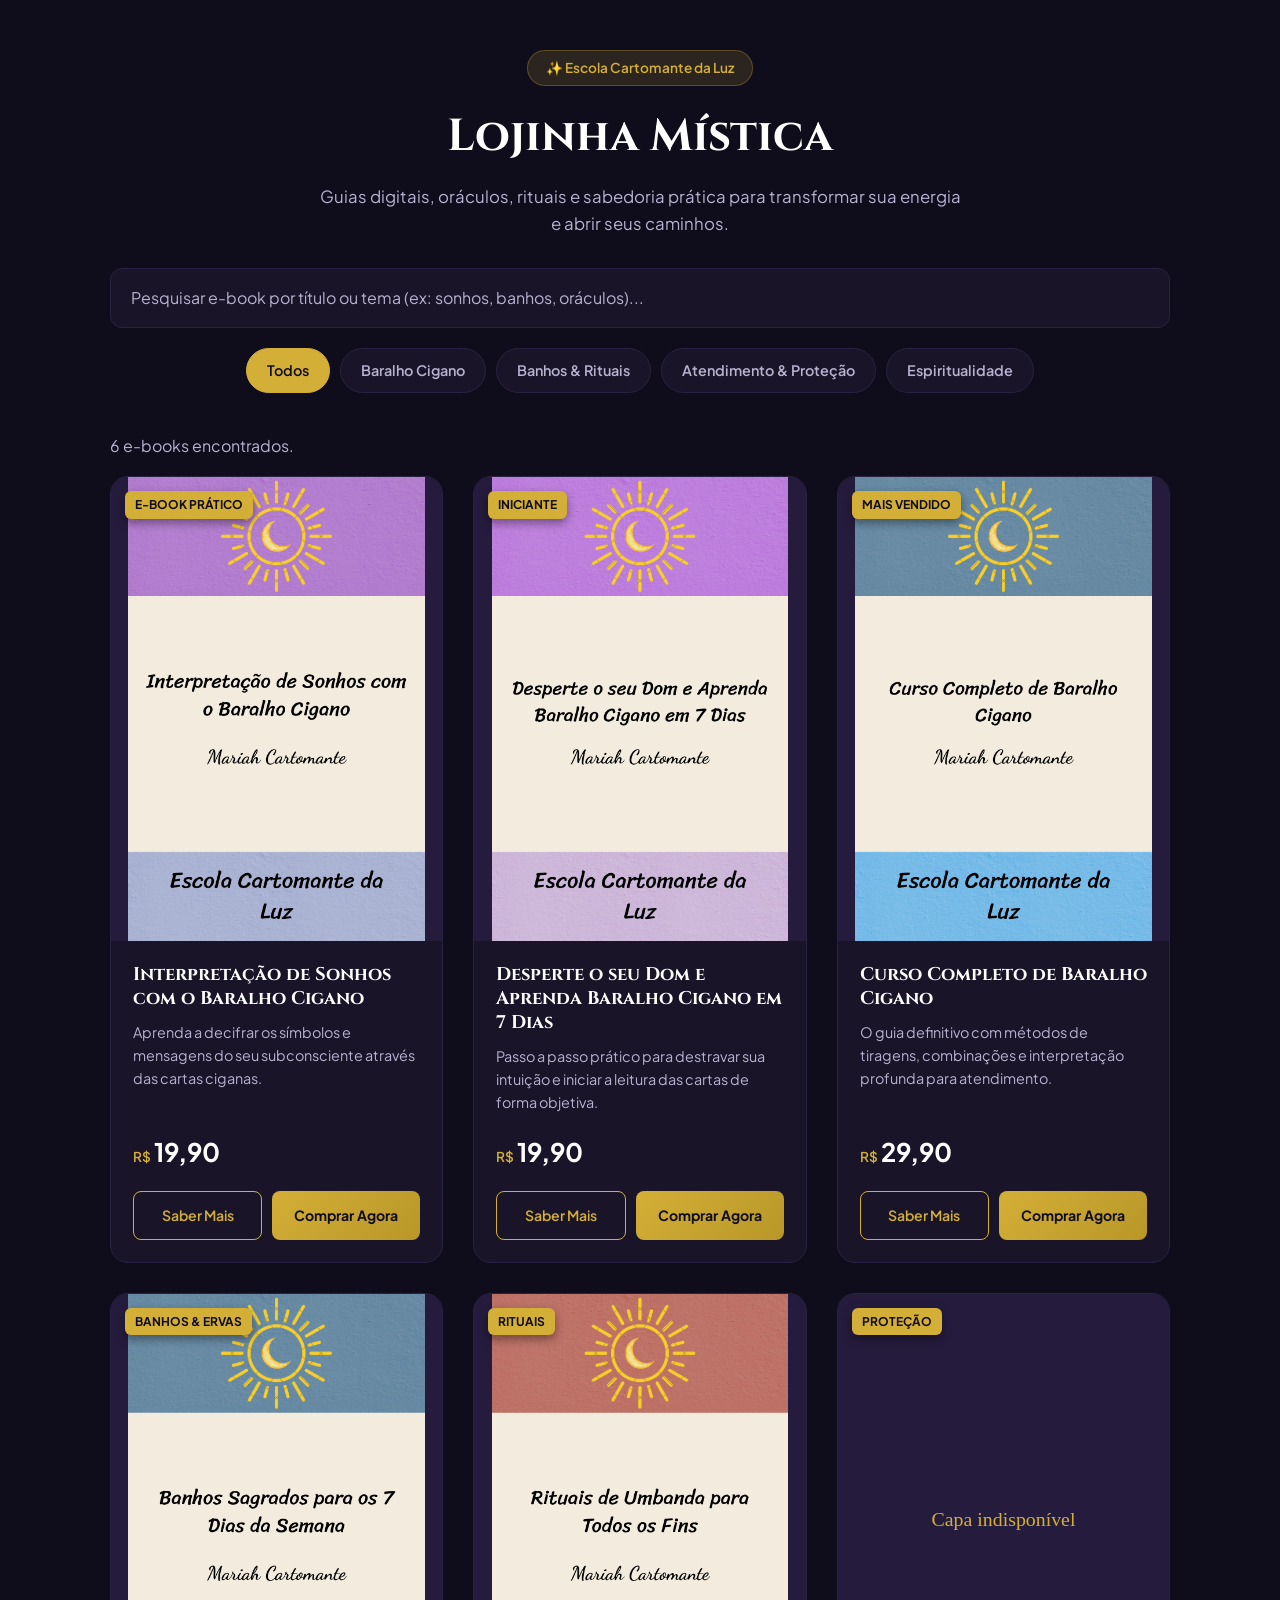
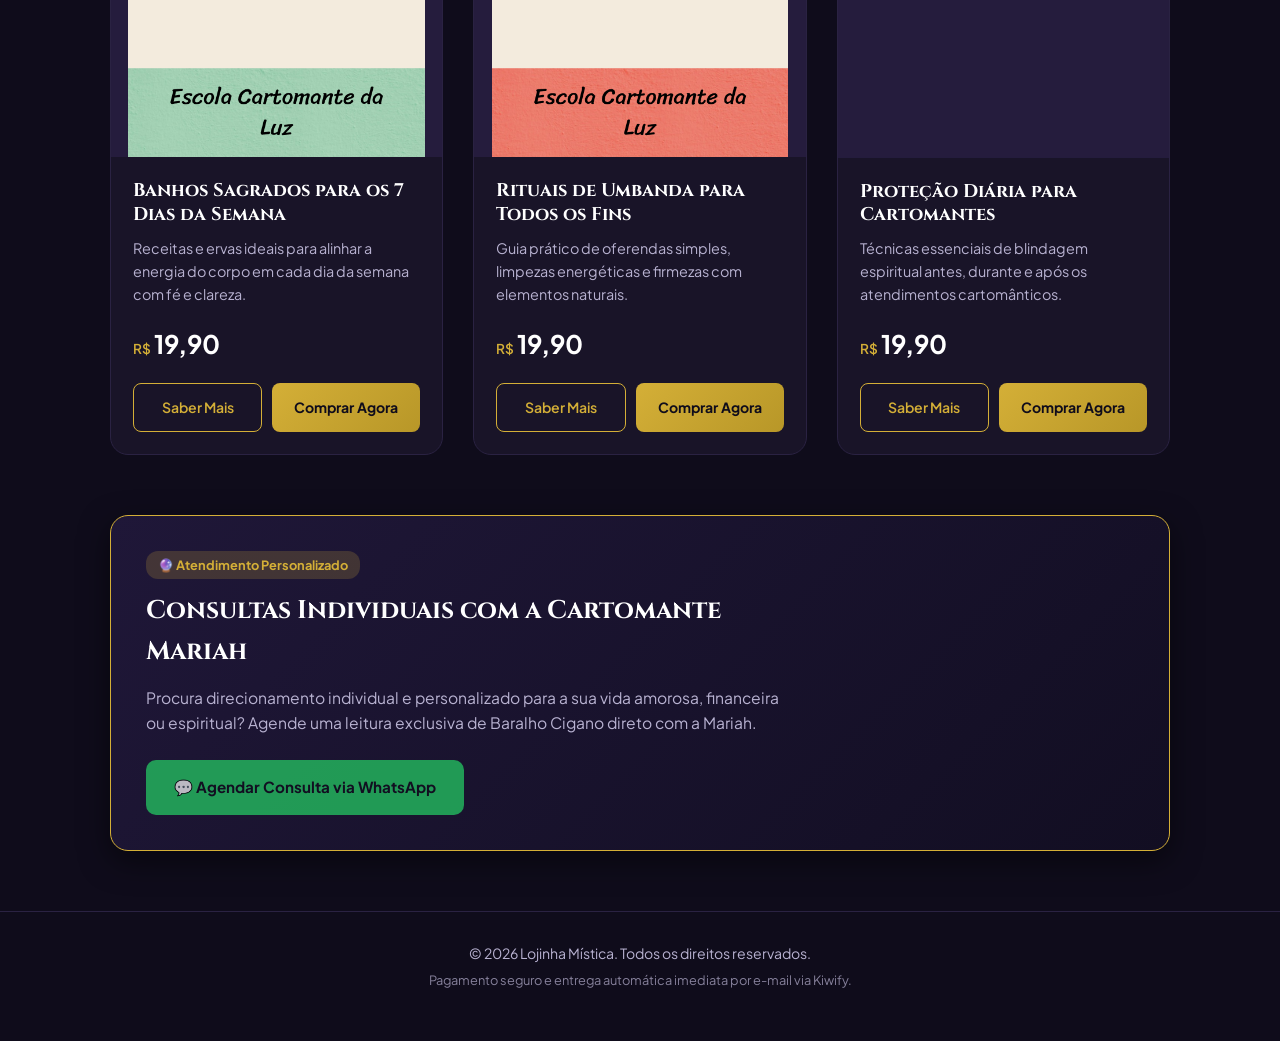
==== index.html @ af29f64d "Adicionando capas dos e-books e estruturando a vitrine da Lojinha Mística" ====
<!DOCTYPE html>
<html lang="pt-BR">
<head>
    <meta charset="UTF-8">
    <meta name="viewport" content="width=device-width, initial-scale=1.0">
    <title>Lojinha Mística | E-books, Guias & Sabedoria Espiritual</title>
    <meta name="description" content="Conheça os e-books de Baralho Cigano, banhos, rituais e espiritualidade da Escola Cartomante da Luz e as consultas com Mariah Cartomante.">
    <script src="script.js" defer></script>
    <!-- Fontes do Google -->
    <link rel="preconnect" href="https://fonts.googleapis.com">
    <link rel="preconnect" href="https://fonts.gstatic.com" crossorigin>
    <link href="https://fonts.googleapis.com/css2?family=Cinzel:wght@600;700&family=Plus+Jakarta+Sans:wght@400;500;600;700&display=swap" rel="stylesheet">
    <link rel="stylesheet" href="style.css">
</head>
<body>
    <a class="skip-link" href="#catalogo">Pular para os produtos</a>

    <!-- Cabeçalho -->
    <header class="header">
        <div class="container">
            <span class="badge">✨ Escola Cartomante da Luz</span>
            <h1>Lojinha Mística</h1>
            <p>Guias digitais, oráculos, rituais e sabedoria prática para transformar sua energia e abrir seus caminhos.</p>
        </div>
    </header>

    <!-- Barra de Pesquisa e Filtros -->
    <section class="controls-section" aria-label="Busca e filtros de e-books">
        <div class="container">
            <div class="search-box">
                <label for="searchInput" class="sr-only">Pesquisar e-book por título ou tema</label>
                <input type="search" id="searchInput" aria-controls="productsGrid" placeholder="Pesquisar e-book por título ou tema (ex: sonhos, banhos, oráculos)...">
            </div>
            <div class="filter-buttons" role="group" aria-label="Filtrar por categoria">
                <button type="button" aria-pressed="true" class="filter-btn active" data-category="todos">Todos</button>
                <button type="button" aria-pressed="false" class="filter-btn" data-category="baralho">Baralho Cigano</button>
                <button type="button" aria-pressed="false" class="filter-btn" data-category="banhos">Banhos & Rituais</button>
                <button type="button" aria-pressed="false" class="filter-btn" data-category="atendimento">Atendimento & Proteção</button>
                <button type="button" aria-pressed="false" class="filter-btn" data-category="espiritualidade">Espiritualidade</button>
            </div>
        </div>
    </section>

    <!-- Vitrine de Produtos -->
    <main class="container" id="catalogo" tabindex="-1">
        <h2 class="sr-only" id="catalogo-title">E-books disponíveis</h2>
        <p id="resultsCount" class="results-count" role="status" aria-live="polite" aria-atomic="true">6 e-books disponíveis.</p>
        <noscript><p>Ative o JavaScript para usar busca, filtros, detalhes e links de compra e contato.</p></noscript>
        <section class="products-grid" id="productsGrid" aria-labelledby="catalogo-title">

            <!-- E-book 1: Interpretação de Sonhos -->
            <article class="product-card" data-category="baralho espiritualidade" data-title="interpretação de sonhos com o baralho cigano">
                <div class="card-cover">
                    <img src="imagens/Interpretação de Sonhos com o Baralho Cigano.png" alt="Capa E-book Interpretação de Sonhos com o Baralho Cigano" loading="lazy" decoding="async" width="300" height="420" onerror="this.onerror=null; this.src='data:image/svg+xml,%3Csvg xmlns=%22http://www.w3.org/2000/svg%22 viewBox=%220 0 300 420%22%3E%3Crect width=%22300%22 height=%22420%22 fill=%22%23251c3d%22/%3E%3Ctext x=%22150%22 y=%22210%22 text-anchor=%22middle%22 fill=%22%23d4af37%22 font-size=%2218%22%3ECapa indispon%C3%ADvel%3C/text%3E%3C/svg%3E';">
                    <span class="tag">E-book Prático</span>
                </div>
                <div class="card-body">
                    <h3>Interpretação de Sonhos com o Baralho Cigano</h3>
                    <p>Aprenda a decifrar os símbolos e mensagens do seu subconsciente através das cartas ciganas.</p>
                    <div class="price-box">
                        <span class="currency">R$</span>
                        <span class="value">19,90</span>
                    </div>
                    <div class="card-actions">
                        <button type="button" class="btn-preview" data-modal="modal-sonhos" aria-haspopup="dialog" aria-controls="modal-sonhos">Saber Mais</button>
                        <!-- CONFIGURAR KIWIFY: substituir o href SEU_LINK_AQUI ou preencher a chave sonhos em CHECKOUT_URLS no script.js. -->
                        <a data-checkout="sonhos" href="https://pay.kiwify.com.br/SEU_LINK_AQUI" target="_blank" rel="noopener noreferrer" class="btn-buy">Comprar Agora</a>
                    </div>
                </div>
            </article>

            <!-- E-book 2: Aprenda Baralho Cigano em 7 Dias -->
            <article class="product-card" data-category="baralho" data-title="desperte o seu dom e aprenda baralho cigano em 7 dias">
                <div class="card-cover">
                    <img src="imagens/Desperte o seu Dom e Aprenda Baralho Cigano em 7 Dias.png" alt="Capa E-book Desperte o seu Dom e Aprenda Baralho Cigano em 7 Dias" loading="lazy" decoding="async" width="300" height="420" onerror="this.onerror=null; this.src='data:image/svg+xml,%3Csvg xmlns=%22http://www.w3.org/2000/svg%22 viewBox=%220 0 300 420%22%3E%3Crect width=%22300%22 height=%22420%22 fill=%22%23251c3d%22/%3E%3Ctext x=%22150%22 y=%22210%22 text-anchor=%22middle%22 fill=%22%23d4af37%22 font-size=%2218%22%3ECapa indispon%C3%ADvel%3C/text%3E%3C/svg%3E';">
                    <span class="tag">Iniciante</span>
                </div>
                <div class="card-body">
                    <h3>Desperte o seu Dom e Aprenda Baralho Cigano em 7 Dias</h3>
                    <p>Passo a passo prático para destravar sua intuição e iniciar a leitura das cartas de forma objetiva.</p>
                    <div class="price-box">
                        <span class="currency">R$</span>
                        <span class="value">19,90</span>
                    </div>
                    <div class="card-actions">
                        <button type="button" class="btn-preview" data-modal="modal-baralho-7dias" aria-haspopup="dialog" aria-controls="modal-baralho-7dias">Saber Mais</button>
                        <!-- CONFIGURAR KIWIFY: substituir o href SEU_LINK_AQUI ou preencher a chave baralho-7dias em CHECKOUT_URLS no script.js. -->
                        <a data-checkout="baralho-7dias" href="https://pay.kiwify.com.br/SEU_LINK_AQUI" target="_blank" rel="noopener noreferrer" class="btn-buy">Comprar Agora</a>
                    </div>
                </div>
            </article>

            <!-- E-book 3: Curso Completo de Baralho Cigano -->
            <article class="product-card" data-category="baralho" data-title="curso completo de baralho cigano">
                <div class="card-cover">
                    <img src="imagens/Curso Completo de Baralho Cigano.png" alt="Capa E-book Curso Completo de Baralho Cigano" loading="lazy" decoding="async" width="300" height="420" onerror="this.onerror=null; this.src='data:image/svg+xml,%3Csvg xmlns=%22http://www.w3.org/2000/svg%22 viewBox=%220 0 300 420%22%3E%3Crect width=%22300%22 height=%22420%22 fill=%22%23251c3d%22/%3E%3Ctext x=%22150%22 y=%22210%22 text-anchor=%22middle%22 fill=%22%23d4af37%22 font-size=%2218%22%3ECapa indispon%C3%ADvel%3C/text%3E%3C/svg%3E';">
                    <span class="tag">Mais Vendido</span>
                </div>
                <div class="card-body">
                    <h3>Curso Completo de Baralho Cigano</h3>
                    <p>O guia definitivo com métodos de tiragens, combinações e interpretação profunda para atendimento.</p>
                    <div class="price-box">
                        <span class="currency">R$</span>
                        <span class="value">29,90</span>
                    </div>
                    <div class="card-actions">
                        <button type="button" class="btn-preview" data-modal="modal-curso-baralho" aria-haspopup="dialog" aria-controls="modal-curso-baralho">Saber Mais</button>
                        <!-- CONFIGURAR KIWIFY: substituir o href SEU_LINK_AQUI ou preencher a chave curso-baralho em CHECKOUT_URLS no script.js. -->
                        <a data-checkout="curso-baralho" href="https://pay.kiwify.com.br/SEU_LINK_AQUI" target="_blank" rel="noopener noreferrer" class="btn-buy">Comprar Agora</a>
                    </div>
                </div>
            </article>

            <!-- E-book 4: Banhos Sagrados para os 7 Dias da Semana -->
            <article class="product-card" data-category="banhos" data-title="banhos sagrados para os 7 dias da semana">
                <div class="card-cover">
                    <img src="imagens/Banhos Sagrados para os 7 Dias da Semana.png" alt="Capa E-book Banhos Sagrados para os 7 Dias da Semana" loading="lazy" decoding="async" width="300" height="420" onerror="this.onerror=null; this.src='data:image/svg+xml,%3Csvg xmlns=%22http://www.w3.org/2000/svg%22 viewBox=%220 0 300 420%22%3E%3Crect width=%22300%22 height=%22420%22 fill=%22%23251c3d%22/%3E%3Ctext x=%22150%22 y=%22210%22 text-anchor=%22middle%22 fill=%22%23d4af37%22 font-size=%2218%22%3ECapa indispon%C3%ADvel%3C/text%3E%3C/svg%3E';">
                    <span class="tag">Banhos & Ervas</span>
                </div>
                <div class="card-body">
                    <h3>Banhos Sagrados para os 7 Dias da Semana</h3>
                    <p>Receitas e ervas ideais para alinhar a energia do corpo em cada dia da semana com fé e clareza.</p>
                    <div class="price-box">
                        <span class="currency">R$</span>
                        <span class="value">19,90</span>
                    </div>
                    <div class="card-actions">
                        <button type="button" class="btn-preview" data-modal="modal-banhos-7dias" aria-haspopup="dialog" aria-controls="modal-banhos-7dias">Saber Mais</button>
                        <!-- CONFIGURAR KIWIFY: substituir o href SEU_LINK_AQUI ou preencher a chave banhos-7dias em CHECKOUT_URLS no script.js. -->
                        <a data-checkout="banhos-7dias" href="https://pay.kiwify.com.br/SEU_LINK_AQUI" target="_blank" rel="noopener noreferrer" class="btn-buy">Comprar Agora</a>
                    </div>
                </div>
            </article>

            <!-- E-book 5: Rituais de Umbanda para Todos os Fins -->
            <article class="product-card" data-category="banhos espiritualidade" data-title="rituais de umbanda para todos os fins">
                <div class="card-cover">
                    <img src="imagens/Rituais de Umbanda para Todos os Fins.png" alt="Capa E-book Rituais de Umbanda para Todos os Fins" loading="lazy" decoding="async" width="300" height="420" onerror="this.onerror=null; this.src='data:image/svg+xml,%3Csvg xmlns=%22http://www.w3.org/2000/svg%22 viewBox=%220 0 300 420%22%3E%3Crect width=%22300%22 height=%22420%22 fill=%22%23251c3d%22/%3E%3Ctext x=%22150%22 y=%22210%22 text-anchor=%22middle%22 fill=%22%23d4af37%22 font-size=%2218%22%3ECapa indispon%C3%ADvel%3C/text%3E%3C/svg%3E';">
                    <span class="tag">Rituais</span>
                </div>
                <div class="card-body">
                    <h3>Rituais de Umbanda para Todos os Fins</h3>
                    <p>Guia prático de oferendas simples, limpezas energéticas e firmezas com elementos naturais.</p>
                    <div class="price-box">
                        <span class="currency">R$</span>
                        <span class="value">19,90</span>
                    </div>
                    <div class="card-actions">
                        <button type="button" class="btn-preview" data-modal="modal-rituais-umbanda" aria-haspopup="dialog" aria-controls="modal-rituais-umbanda">Saber Mais</button>
                        <!-- CONFIGURAR KIWIFY: substituir o href SEU_LINK_AQUI ou preencher a chave rituais-umbanda em CHECKOUT_URLS no script.js. -->
                        <a data-checkout="rituais-umbanda" href="https://pay.kiwify.com.br/SEU_LINK_AQUI" target="_blank" rel="noopener noreferrer" class="btn-buy">Comprar Agora</a>
                    </div>
                </div>
            </article>

            <!-- E-book 6: Proteção Diária para Cartomantes -->
            <article class="product-card" data-category="atendimento" data-title="proteção diária para cartomantes">
                <div class="card-cover">
                    <!-- TODO CAPA: inserir a imagem de Proteção Diária quando estiver disponível. -->
                    <img src="data:image/svg+xml,%3Csvg xmlns=%22http://www.w3.org/2000/svg%22 viewBox=%220 0 300 420%22%3E%3Crect width=%22300%22 height=%22420%22 fill=%22%23251c3d%22/%3E%3Ctext x=%22150%22 y=%22210%22 text-anchor=%22middle%22 fill=%22%23d4af37%22 font-size=%2218%22%3ECapa indispon%C3%ADvel%3C/text%3E%3C/svg%3E" alt="Capa E-book Proteção Diária para Cartomantes" loading="lazy" decoding="async" width="300" height="420" onerror="this.onerror=null; this.src='data:image/svg+xml,%3Csvg xmlns=%22http://www.w3.org/2000/svg%22 viewBox=%220 0 300 420%22%3E%3Crect width=%22300%22 height=%22420%22 fill=%22%23251c3d%22/%3E%3Ctext x=%22150%22 y=%22210%22 text-anchor=%22middle%22 fill=%22%23d4af37%22 font-size=%2218%22%3ECapa indispon%C3%ADvel%3C/text%3E%3C/svg%3E';">
                    <span class="tag">Proteção</span>
                </div>
                <div class="card-body">
                    <h3>Proteção Diária para Cartomantes</h3>
                    <p>Técnicas essenciais de blindagem espiritual antes, durante e após os atendimentos cartomânticos.</p>
                    <div class="price-box">
                        <span class="currency">R$</span>
                        <span class="value">19,90</span>
                    </div>
                    <div class="card-actions">
                        <button type="button" class="btn-preview" data-modal="modal-protecao-diaria" aria-haspopup="dialog" aria-controls="modal-protecao-diaria">Saber Mais</button>
                        <!-- CONFIGURAR KIWIFY: substituir o href SEU_LINK_AQUI ou preencher a chave protecao-diaria em CHECKOUT_URLS no script.js. -->
                        <a data-checkout="protecao-diaria" href="https://pay.kiwify.com.br/SEU_LINK_AQUI" target="_blank" rel="noopener noreferrer" class="btn-buy">Comprar Agora</a>
                    </div>
                </div>
            </article>

        </section>

        <p id="emptyResults" class="empty-results" hidden>Nenhum e-book encontrado. Tente outro termo ou categoria.</p>

        <!-- Seção de Consultas Personalizadas (Mariah Cartomante) -->
        <section class="consultation-section" aria-labelledby="consultation-title">
            <div class="consultation-card">
                <div class="consultation-info">
                    <span class="badge-consult">🔮 Atendimento Personalizado</span>
                    <h2 id="consultation-title">Consultas Individuais com a Cartomante Mariah</h2>
                    <p>Procura direcionamento individual e personalizado para a sua vida amorosa, financeira ou espiritual? Agende uma leitura exclusiva de Baralho Cigano direto com a Mariah.</p>
                </div>
                <div class="consultation-action">
                    <!-- CONFIGURAR WHATSAPP: preencher WHATSAPP_NUMBER no script.js com país + DDD + número, somente dígitos. -->
                    <a id="whatsappLink" aria-disabled="true" title="Contato em breve" target="_blank" rel="noopener noreferrer" class="btn-whatsapp">
                        💬 Agendar Consulta via WhatsApp
                    </a>
                </div>
            </div>
        </section>
    </main>

    <!-- Rodapé -->
    <footer class="footer">
        <div class="container">
            <p>&copy; 2026 Lojinha Mística. Todos os direitos reservados.</p>
            <p class="sub-footer">Pagamento seguro e entrega automática imediata por e-mail via Kiwify.</p>
        </div>
    </footer>

    <!-- Mini-páginas de vendas: revisar o conteúdo com os PDFs finais antes de publicar. -->
    <dialog id="modal-sonhos" class="modal sales-modal" aria-labelledby="modal-sonhos-title">
        <div class="modal-content">
            <button type="button" class="close-modal" aria-label="Fechar detalhes" autofocus>&times;</button>
            <p class="eyebrow">Interpretação de Sonhos com o Baralho Cigano</p>
            <h2 id="modal-sonhos-title">Transforme os símbolos dos seus sonhos em caminhos de reflexão com as cartas.</h2>
            <section class="modal-section" aria-labelledby="audience-sonhos">
                <h3 id="audience-sonhos">Para quem é este e-book</h3>
                <p>Para quem deseja compreender melhor seus sonhos e para leitoras de Baralho Cigano que querem explorar novas possibilidades de interpretação.</p>
            </section>
            <section class="modal-section" aria-labelledby="benefits-sonhos">
                <h3 id="benefits-sonhos">O que você vai aprender</h3>
                <ul class="benefit-list">
                    <li>Reconheça símbolos e arquétipos recorrentes para observar o que desperta sua atenção em cada sonho.</li>
                    <li>Relacione as imagens dos sonhos aos significados das cartas ciganas e amplie suas interpretações.</li>
                    <li>Explore as mensagens do sonho a partir de seu contexto, sentimentos e experiências pessoais.</li>
                    <li>Use as cartas como apoio à reflexão, sem depender de uma interpretação única para cada símbolo.</li>
                    <li>Consulte o guia em PDF sempre que quiser retomar o estudo de um sonho.</li>
                </ul>
            </section>
            <div class="trust-box">
                <p><strong>Acesso Imediato no E-mail</strong><span>PDF liberado após a confirmação do pagamento.</span></p>
                <p><strong>Garantia Incondicional de 7 Dias</strong><span>Se mudar de ideia, solicite o reembolso pelo link da compra nesse prazo.</span></p>
            </div>
            <p class="sales-price">E-book em PDF · <strong>R$ 19,90</strong></p>
            <!-- KIWIFY: substituir SEU_LINK_AQUI pelo checkout deste produto. CHECKOUT_URLS no script.js também pode centralizar os links. -->
            <a data-checkout="sonhos" href="https://pay.kiwify.com.br/SEU_LINK_AQUI" target="_blank" rel="noopener noreferrer" class="btn-buy sales-cta full-width">Garantir Meu E-book Agora</a>
            <p class="cta-note">Leia no celular, tablet ou computador. Pagamento via Kiwify.</p>
        </div>
    </dialog>

    <dialog id="modal-baralho-7dias" class="modal sales-modal" aria-labelledby="modal-baralho-7dias-title">
        <div class="modal-content">
            <button type="button" class="close-modal" aria-label="Fechar detalhes" autofocus>&times;</button>
            <p class="eyebrow">Desperte o seu Dom e Aprenda Baralho Cigano em 7 Dias</p>
            <h2 id="modal-baralho-7dias-title">Dê seus primeiros passos no Baralho Cigano com uma prática para cada dia.</h2>
            <section class="modal-section" aria-labelledby="audience-baralho-7dias">
                <h3 id="audience-baralho-7dias">Para quem é este e-book</h3>
                <p>Para iniciantes que querem começar a estudar as cartas e para quem já possui um baralho, mas precisa de um roteiro para praticar.</p>
            </section>
            <section class="modal-section" aria-labelledby="benefits-baralho-7dias">
                <h3 id="benefits-baralho-7dias">O que você vai aprender</h3>
                <ul class="benefit-list">
                    <li>Organize seus primeiros estudos com uma sequência de exercícios distribuída em sete dias.</li>
                    <li>Conheça os significados das cartas e construa uma base para as primeiras interpretações.</li>
                    <li>Pratique a observação e a intuição para desenvolver sua conexão com o baralho.</li>
                    <li>Experimente as primeiras tiragens com orientações explicadas passo a passo.</li>
                    <li>Retome os exercícios no seu ritmo: o roteiro orienta a prática, e sua evolução depende da continuidade.</li>
                </ul>
            </section>
            <div class="trust-box">
                <p><strong>Acesso Imediato no E-mail</strong><span>PDF liberado após a confirmação do pagamento.</span></p>
                <p><strong>Garantia Incondicional de 7 Dias</strong><span>Se mudar de ideia, solicite o reembolso pelo link da compra nesse prazo.</span></p>
            </div>
            <p class="sales-price">E-book em PDF · <strong>R$ 19,90</strong></p>
            <!-- KIWIFY: substituir SEU_LINK_AQUI pelo checkout deste produto. CHECKOUT_URLS no script.js também pode centralizar os links. -->
            <a data-checkout="baralho-7dias" href="https://pay.kiwify.com.br/SEU_LINK_AQUI" target="_blank" rel="noopener noreferrer" class="btn-buy sales-cta full-width">Garantir Meu E-book Agora</a>
            <p class="cta-note">Leia no celular, tablet ou computador. Pagamento via Kiwify.</p>
        </div>
    </dialog>

    <dialog id="modal-curso-baralho" class="modal sales-modal" aria-labelledby="modal-curso-baralho-title">
        <div class="modal-content">
            <button type="button" class="close-modal" aria-label="Fechar detalhes" autofocus>&times;</button>
            <p class="eyebrow">Curso Completo de Baralho Cigano</p>
            <h2 id="modal-curso-baralho-title">Aprenda a conectar as 36 cartas e construir leituras com mais clareza.</h2>
            <section class="modal-section" aria-labelledby="audience-curso-baralho">
                <h3 id="audience-curso-baralho">Para quem é este e-book</h3>
                <p>Para iniciantes que buscam uma base organizada e cartomantes que desejam aprofundar combinações, tiragens e a condução de suas consultas.</p>
            </section>
            <section class="modal-section" aria-labelledby="benefits-curso-baralho">
                <h3 id="benefits-curso-baralho">O que você vai aprender</h3>
                <ul class="benefit-list">
                    <li>Estude os significados das 36 cartas para interpretar cada símbolo dentro do contexto da pergunta.</li>
                    <li>Conecte cartas em combinações e perceba como elas complementam uma leitura.</li>
                    <li>Conheça métodos de tiragem para organizar perguntas e desenvolver sua interpretação.</li>
                    <li>Explore leituras sobre relacionamentos e trabalho com atenção ao contexto de cada consulta.</li>
                    <li>Reflita sobre postura ética, comunicação e responsabilidade no atendimento.</li>
                </ul>
            </section>
            <div class="trust-box">
                <p><strong>Acesso Imediato no E-mail</strong><span>PDF liberado após a confirmação do pagamento.</span></p>
                <p><strong>Garantia Incondicional de 7 Dias</strong><span>Se mudar de ideia, solicite o reembolso pelo link da compra nesse prazo.</span></p>
            </div>
            <p class="sales-price">E-book em PDF · <strong>R$ 29,90</strong></p>
            <!-- KIWIFY: substituir SEU_LINK_AQUI pelo checkout deste produto. CHECKOUT_URLS no script.js também pode centralizar os links. -->
            <a data-checkout="curso-baralho" href="https://pay.kiwify.com.br/SEU_LINK_AQUI" target="_blank" rel="noopener noreferrer" class="btn-buy sales-cta full-width">Garantir Meu E-book Agora</a>
            <p class="cta-note">Leia no celular, tablet ou computador. Pagamento via Kiwify.</p>
            <a class="text-link" href="pagina-vendas-template.html">Conhecer a página completa do e-book →</a>
        </div>
    </dialog>

    <dialog id="modal-banhos-7dias" class="modal sales-modal" aria-labelledby="modal-banhos-7dias-title">
        <div class="modal-content">
            <button type="button" class="close-modal" aria-label="Fechar detalhes" autofocus>&times;</button>
            <p class="eyebrow">Banhos Sagrados para os 7 Dias da Semana</p>
            <h2 id="modal-banhos-7dias-title">Crie um momento de cuidado espiritual para cada dia da sua semana.</h2>
            <section class="modal-section" aria-labelledby="audience-banhos-7dias">
                <h3 id="audience-banhos-7dias">Para quem é este e-book</h3>
                <p>Para quem deseja incorporar banhos e ervas à rotina espiritual com orientações de preparo e uma intenção para cada prática.</p>
            </section>
            <section class="modal-section" aria-labelledby="benefits-banhos-7dias">
                <h3 id="benefits-banhos-7dias">O que você vai aprender</h3>
                <ul class="benefit-list">
                    <li>Conheça uma receita de banho para cada dia da semana e organize sua rotina de prática.</li>
                    <li>Identifique as ervas indicadas em cada receita e seu uso dentro da proposta espiritual do guia.</li>
                    <li>Acompanhe as orientações de preparo para realizar os banhos com atenção e cuidado.</li>
                    <li>Associe cada banho a uma intenção e às orações apresentadas no material.</li>
                    <li>Consulte as receitas no celular para planejar seus momentos de recolhimento e autocuidado.</li>
                </ul>
            </section>
            <div class="trust-box">
                <p><strong>Acesso Imediato no E-mail</strong><span>PDF liberado após a confirmação do pagamento.</span></p>
                <p><strong>Garantia Incondicional de 7 Dias</strong><span>Se mudar de ideia, solicite o reembolso pelo link da compra nesse prazo.</span></p>
            </div>
            <p class="sales-price">E-book em PDF · <strong>R$ 19,90</strong></p>
            <!-- KIWIFY: substituir SEU_LINK_AQUI pelo checkout deste produto. CHECKOUT_URLS no script.js também pode centralizar os links. -->
            <a data-checkout="banhos-7dias" href="https://pay.kiwify.com.br/SEU_LINK_AQUI" target="_blank" rel="noopener noreferrer" class="btn-buy sales-cta full-width">Garantir Meu E-book Agora</a>
            <p class="cta-note">Leia no celular, tablet ou computador. Pagamento via Kiwify.</p>
        </div>
    </dialog>

    <dialog id="modal-rituais-umbanda" class="modal sales-modal" aria-labelledby="modal-rituais-umbanda-title">
        <div class="modal-content">
            <button type="button" class="close-modal" aria-label="Fechar detalhes" autofocus>&times;</button>
            <p class="eyebrow">Rituais de Umbanda para Todos os Fins</p>
            <h2 id="modal-rituais-umbanda-title">Conheça práticas de limpeza e proteção para cultivar sua espiritualidade com intenção.</h2>
            <section class="modal-section" aria-labelledby="audience-rituais-umbanda">
                <h3 id="audience-rituais-umbanda">Para quem é este e-book</h3>
                <p>Para praticantes e pessoas interessadas em Umbanda que buscam estudar firmezas, limpezas e elementos de uso espiritual, respeitando sua tradição.</p>
            </section>
            <section class="modal-section" aria-labelledby="benefits-rituais-umbanda">
                <h3 id="benefits-rituais-umbanda">O que você vai aprender</h3>
                <ul class="benefit-list">
                    <li>Conheça firmezas e práticas simples de limpeza espiritual apresentadas no guia.</li>
                    <li>Entenda a participação de velas, copos de água e elementos naturais nas práticas propostas.</li>
                    <li>Explore intenções de proteção para o lar e a família dentro da perspectiva espiritual do material.</li>
                    <li>Estude propostas voltadas à prosperidade sem tratar o ritual como garantia de resultados.</li>
                    <li>Organize sua consulta ao PDF e retome as orientações antes de cada prática.</li>
                </ul>
            </section>
            <div class="trust-box">
                <p><strong>Acesso Imediato no E-mail</strong><span>PDF liberado após a confirmação do pagamento.</span></p>
                <p><strong>Garantia Incondicional de 7 Dias</strong><span>Se mudar de ideia, solicite o reembolso pelo link da compra nesse prazo.</span></p>
            </div>
            <p class="sales-price">E-book em PDF · <strong>R$ 19,90</strong></p>
            <!-- KIWIFY: substituir SEU_LINK_AQUI pelo checkout deste produto. CHECKOUT_URLS no script.js também pode centralizar os links. -->
            <a data-checkout="rituais-umbanda" href="https://pay.kiwify.com.br/SEU_LINK_AQUI" target="_blank" rel="noopener noreferrer" class="btn-buy sales-cta full-width">Garantir Meu E-book Agora</a>
            <p class="cta-note">Leia no celular, tablet ou computador. Pagamento via Kiwify.</p>
        </div>
    </dialog>

    <dialog id="modal-protecao-diaria" class="modal sales-modal" aria-labelledby="modal-protecao-diaria-title">
        <div class="modal-content">
            <button type="button" class="close-modal" aria-label="Fechar detalhes" autofocus>&times;</button>
            <p class="eyebrow">Proteção Diária para Cartomantes</p>
            <h2 id="modal-protecao-diaria-title">Prepare sua rotina de atendimento com mais presença e cuidado espiritual.</h2>
            <section class="modal-section" aria-labelledby="audience-protecao-diaria">
                <h3 id="audience-protecao-diaria">Para quem é este e-book</h3>
                <p>Para cartomantes iniciantes ou experientes que desejam cuidar do espaço de consulta e reservar momentos de preparação e encerramento dos atendimentos.</p>
            </section>
            <section class="modal-section" aria-labelledby="benefits-protecao-diaria">
                <h3 id="benefits-protecao-diaria">O que você vai aprender</h3>
                <ul class="benefit-list">
                    <li>Conheça práticas de preparação espiritual antes de iniciar suas consultas.</li>
                    <li>Reflita sobre como lidar com a carga emocional dos atendimentos e respeitar seus limites.</li>
                    <li>Explore rituais breves de limpeza do espaço para incluir em sua rotina.</li>
                    <li>Use oração e recolhimento como momentos de fortalecimento espiritual.</li>
                    <li>Organize o cuidado antes e depois das consultas com um guia disponível em PDF.</li>
                </ul>
            </section>
            <div class="trust-box">
                <p><strong>Acesso Imediato no E-mail</strong><span>PDF liberado após a confirmação do pagamento.</span></p>
                <p><strong>Garantia Incondicional de 7 Dias</strong><span>Se mudar de ideia, solicite o reembolso pelo link da compra nesse prazo.</span></p>
            </div>
            <p class="sales-price">E-book em PDF · <strong>R$ 19,90</strong></p>
            <!-- KIWIFY: substituir SEU_LINK_AQUI pelo checkout deste produto. CHECKOUT_URLS no script.js também pode centralizar os links. -->
            <a data-checkout="protecao-diaria" href="https://pay.kiwify.com.br/SEU_LINK_AQUI" target="_blank" rel="noopener noreferrer" class="btn-buy sales-cta full-width">Garantir Meu E-book Agora</a>
            <p class="cta-note">Leia no celular, tablet ou computador. Pagamento via Kiwify.</p>
        </div>
    </dialog>
</body>
</html>
---- style.css ----
/* Configurações Gerais */
* {
    margin: 0;
    padding: 0;
    box-sizing: border-box;
}

:root {
    --bg-dark: #0f0c1b;
    --card-bg: #191428;
    --card-border: #2a2242;
    --accent-gold: #d4af37;
    --accent-gold-hover: #b89728;
    --text-light: #ffffff;
    --text-muted: #b8b2d1;
    --whatsapp-green: #25d366;
    --whatsapp-hover: #1ebd56;
}

body {
    font-family: 'Plus Jakarta Sans', sans-serif;
    background-color: var(--bg-dark);
    color: var(--text-light);
    line-height: 1.6;
    padding-bottom: 50px;
}

.container {
    max-width: 1100px;
    margin: 0 auto;
    padding: 0 20px;
}

/* Header */
.header {
    text-align: center;
    padding: 50px 20px 30px;
}

.badge {
    display: inline-block;
    background: rgba(212, 175, 55, 0.15);
    color: var(--accent-gold);
    padding: 6px 18px;
    border-radius: 20px;
    font-size: 0.85rem;
    font-weight: 600;
    margin-bottom: 15px;
    border: 1px solid rgba(212, 175, 55, 0.3);
}

.header h1 {
    font-family: 'Cinzel', serif;
    font-size: 2.8rem;
    color: var(--text-light);
    margin-bottom: 12px;
}

.header p {
    color: var(--text-muted);
    font-size: 1.05rem;
    max-width: 650px;
    margin: 0 auto;
}

/* Controles e Filtros */
.controls-section {
    margin-bottom: 40px;
}

.search-box {
    margin-bottom: 20px;
}

.search-box input {
    width: 100%;
    padding: 16px 20px;
    background-color: var(--card-bg);
    border: 1px solid var(--card-border);
    border-radius: 12px;
    color: var(--text-light);
    font-size: 1rem;
    outline: none;
    transition: border-color 0.3s ease;
}

.search-box input:focus {
    border-color: var(--accent-gold);
}

.filter-buttons {
    display: flex;
    flex-wrap: wrap;
    gap: 10px;
    justify-content: center;
}

.filter-btn {
    background-color: var(--card-bg);
    border: 1px solid var(--card-border);
    color: var(--text-muted);
    padding: 10px 20px;
    border-radius: 25px;
    font-size: 0.9rem;
    font-weight: 600;
    cursor: pointer;
    transition: all 0.3s ease;
}

.filter-btn:hover,
.filter-btn.active {
    background-color: var(--accent-gold);
    color: var(--bg-dark);
    border-color: var(--accent-gold);
}

/* Vitrine de Produtos com Capas */
.products-grid {
    display: grid;
    grid-template-columns: repeat(auto-fill, minmax(min(100%, 280px), 1fr));
    gap: 30px;
    margin-bottom: 60px;
}

.product-card {
    background-color: var(--card-bg);
    border: 1px solid var(--card-border);
    border-radius: 18px;
    overflow: hidden;
    display: flex;
    flex-direction: column;
    justify-content: space-between;
    transition: transform 0.3s ease, border-color 0.3s ease, box-shadow 0.3s ease;
}

.product-card:hover {
    transform: translateY(-6px);
    border-color: var(--accent-gold);
    box-shadow: 0 12px 30px rgba(212, 175, 55, 0.15);
}

.card-cover {
    width: 100%;
    aspect-ratio: 5 / 7;
    position: relative;
    overflow: hidden;
    background-color: #251c3d;
}

.card-cover img {
    width: 100%;
    height: 100%;
    object-fit: contain;
    display: block;
}

.tag {
    position: absolute;
    top: 14px;
    left: 14px;
    background-color: var(--accent-gold);
    color: var(--bg-dark);
    font-size: 0.75rem;
    font-weight: 700;
    padding: 4px 10px;
    border-radius: 6px;
    text-transform: uppercase;
    box-shadow: 0 4px 10px rgba(0, 0, 0, 0.4);
}

.card-body {
    padding: 22px;
    display: flex;
    flex-direction: column;
    flex-grow: 1;
}

.card-body h3 {
    font-family: 'Cinzel', serif;
    font-size: 1.15rem;
    color: var(--text-light);
    margin-bottom: 10px;
    line-height: 1.3;
}

.card-body p {
    font-size: 0.9rem;
    color: var(--text-muted);
    margin-bottom: 18px;
    flex-grow: 1;
}

.price-box {
    margin-bottom: 18px;
}

.currency {
    font-size: 0.85rem;
    color: var(--accent-gold);
    font-weight: 600;
}

.value {
    font-size: 1.6rem;
    color: var(--text-light);
    font-weight: 700;
}

.card-actions {
    display: flex;
    gap: 10px;
}

.btn-preview {
    flex: 1;
    background: transparent;
    border: 1px solid var(--accent-gold);
    color: var(--accent-gold);
    padding: 12px;
    border-radius: 8px;
    font-weight: 600;
    font-size: 0.88rem;
    cursor: pointer;
    transition: all 0.3s ease;
}

.btn-preview:hover {
    background: rgba(212, 175, 55, 0.1);
}

.btn-buy {
    flex: 1.2;
    background: linear-gradient(135deg, var(--accent-gold), var(--accent-gold-hover));
    color: var(--bg-dark);
    text-align: center;
    padding: 12px;
    border-radius: 8px;
    font-weight: 700;
    font-size: 0.88rem;
    text-decoration: none;
    transition: transform 0.2s ease, opacity 0.2s ease;
    display: inline-block;
}

.btn-buy:hover {
    opacity: 0.95;
    transform: scale(1.02);
}

/* Seção de Consultas */
.consultation-section {
    margin: 40px 0;
}

.consultation-card {
    background: linear-gradient(135deg, #1f1738, #120e22);
    border: 1px solid var(--accent-gold);
    border-radius: 18px;
    padding: 35px;
    display: flex;
    flex-wrap: wrap;
    align-items: center;
    justify-content: space-between;
    gap: 25px;
    box-shadow: 0 10px 30px rgba(0, 0, 0, 0.5);
}

.consultation-info {
    max-width: 650px;
}

.badge-consult {
    display: inline-block;
    background: rgba(212, 175, 55, 0.2);
    color: var(--accent-gold);
    font-size: 0.8rem;
    font-weight: 700;
    padding: 4px 12px;
    border-radius: 12px;
    margin-bottom: 12px;
}

.consultation-info h2 {
    font-family: 'Cinzel', serif;
    color: var(--text-light);
    font-size: 1.6rem;
    margin-bottom: 12px;
}

.consultation-info p {
    color: var(--text-muted);
    font-size: 0.98rem;
}

.btn-whatsapp {
    display: inline-block;
    background-color: var(--whatsapp-green);
    color: var(--bg-dark);
    font-weight: 700;
    padding: 15px 28px;
    border-radius: 10px;
    text-decoration: none;
    font-size: 0.95rem;
    transition: background-color 0.3s ease, transform 0.2s ease;
}

.btn-whatsapp:hover {
    background-color: var(--whatsapp-hover);
    transform: scale(1.03);
}

/* Modais */
.modal {
    margin: auto;
    padding: 0;
    width: min(500px, calc(100% - 32px));
    max-height: calc(100dvh - 32px);
    overflow: auto;
    border: 0;
    border-radius: 18px;
    background: var(--card-bg);
    color: var(--text-light);
}

.modal::backdrop {
    background: rgba(0, 0, 0, 0.8);
    backdrop-filter: blur(5px);
}

.modal-content {
    background-color: var(--card-bg);
    border: 1px solid var(--accent-gold);
    border-radius: 18px;
    padding: 35px;
    max-width: 500px;
    width: 100%;
    position: relative;
    box-shadow: 0 15px 40px rgba(0, 0, 0, 0.7);
    animation: fadeIn 0.3s ease;
}

@keyframes fadeIn {
    from { opacity: 0; transform: translateY(-20px); }
    to { opacity: 1; transform: translateY(0); }
}

.close-modal {
    position: absolute;
    top: 15px;
    right: 20px;
    font-size: 1.8rem;
    color: var(--text-muted);
    cursor: pointer;
}

.close-modal:hover {
    color: var(--text-light);
}

.modal-content h2 {
    font-family: 'Cinzel', serif;
    font-size: 1.3rem;
    color: var(--text-light);
    margin-bottom: 10px;
    padding-right: 25px;
}

.modal-desc {
    color: var(--accent-gold);
    font-size: 0.95rem;
    margin-bottom: 20px;
}

.modal-list {
    list-style: none;
    margin-bottom: 25px;
}

.modal-list li {
    color: var(--text-muted);
    font-size: 0.92rem;
    margin-bottom: 10px;
}

.btn-buy.full-width {
    width: 100%;
    display: block;
}

/* Footer */
.footer {
    text-align: center;
    margin-top: 60px;
    padding-top: 30px;
    border-top: 1px solid var(--card-border);
    color: var(--text-muted);
    font-size: 0.88rem;
}

.sub-footer {
    font-size: 0.8rem;
    margin-top: 6px;
    opacity: 0.7;
}

@media (max-width: 768px) {
    .header h1 {
        font-size: 2.1rem;
    }

    .consultation-card {
        padding: 25px;
        text-align: center;
    }

    .btn-whatsapp {
        width: 100%;
        text-align: center;
    }
}
/* Acessibilidade, telas estreitas e preferências de movimento. */
[hidden] { display: none !important; }
button, input { font: inherit; }
button, a, input { -webkit-tap-highlight-color: transparent; }
:focus-visible { outline: 3px solid var(--accent-gold); outline-offset: 4px; }
.sr-only { position: absolute; width: 1px; height: 1px; padding: 0; margin: -1px; overflow: hidden; clip-path: inset(50%); white-space: nowrap; border: 0; }
.skip-link { position: fixed; top: 12px; left: 12px; z-index: 2000; padding: 12px; background: var(--accent-gold); color: var(--bg-dark); transform: translateY(-200%); }
.skip-link:focus { transform: translateY(0); }
.results-count { margin-bottom: 18px; color: var(--text-muted); }
.empty-results { margin: 24px 0 48px; text-align: center; color: var(--text-muted); }
.product-card, .consultation-info, .consultation-action { min-width: 0; }
.card-body h3, .consultation-info h2, .modal-content h2 { overflow-wrap: anywhere; }
.consultation-action { width: 100%; }
.close-modal { background: transparent; border: 0; width: 44px; height: 44px; line-height: 1; top: 8px; right: 8px; }
.modal-content h2 { padding-right: 36px; }
.card-actions > * { display: flex; align-items: center; justify-content: center; min-height: 44px; }
a[aria-disabled="true"] { cursor: not-allowed; opacity: 0.7; }
.search-box input::placeholder { color: var(--text-muted); opacity: 1; }
@media (max-width: 400px) {
    .container { padding-inline: 16px; }
    .header { padding-inline: 0; }
    .card-body, .consultation-card, .modal-content { padding: 20px; }
    .card-actions { flex-direction: column; }
    .filter-btn { padding: 10px 14px; }
    .btn-whatsapp { padding: 14px 18px; }
}
@media (prefers-reduced-motion: reduce) {
    *, *::before, *::after { animation: none !important; transition: none !important; }
    .product-card:hover, .btn-buy:hover, .btn-whatsapp:hover { transform: none; }
}

/* Páginas de vendas: estilos compartilhados, com base mobile-first. */
.eyebrow { color: var(--accent-gold); font-size: .78rem; font-weight: 700; letter-spacing: .08em; text-transform: uppercase; margin-bottom: 12px; overflow-wrap: anywhere; }
.sales-modal { width: min(660px, calc(100% - 32px)); }
.sales-modal .modal-content { max-width: none; padding: 28px 22px; }
.sales-modal .eyebrow { padding-right: 38px; }
.sales-modal .modal-content h2 { font-size: clamp(1.3rem, 4vw, 1.65rem); line-height: 1.4; }
.modal-section { margin-top: 24px; }
.modal-section h3 { font-size: 1rem; margin-bottom: 12px; }
.modal-section p, .benefit-list { color: var(--text-muted); font-size: .94rem; }
.benefit-list { list-style: none; }
.benefit-list li { position: relative; padding-left: 24px; margin-bottom: 12px; }
.benefit-list li::before { content: '✓'; position: absolute; left: 0; color: var(--accent-gold); font-weight: 700; }
.trust-box { display: grid; gap: 14px; margin: 24px 0; padding: 18px; border: 1px solid var(--card-border); border-radius: 12px; background: var(--bg-dark); font-size: .88rem; }
.trust-box strong, .trust-box span { display: block; }
.trust-box strong { color: var(--accent-gold); }
.trust-box span { color: var(--text-muted); margin-top: 4px; }
.sales-price { margin: 24px 0 16px; color: var(--text-muted); }
.sales-price strong { display: block; color: var(--text-light); font-size: 2rem; }
.sales-cta { min-height: 52px; padding: 16px 24px; font-size: 1rem; width: 100%; max-width: 440px; }
.sales-modal .sales-cta { max-width: none; }
.cta-note { color: var(--text-muted); font-size: .8rem; margin-top: 12px; }
.text-link { color: var(--accent-gold); text-underline-offset: 4px; }
.sales-modal .text-link { display: inline-block; margin-top: 18px; font-size: .9rem; }
.sales-page { padding-bottom: 0; }
.sales-nav { display: flex; flex-wrap: wrap; align-items: center; justify-content: space-between; gap: 12px; padding-top: 22px; padding-bottom: 22px; font-size: .85rem; }
.brand-link { color: var(--text-light); font-family: 'Cinzel', serif; font-size: 1rem; text-decoration: none; }
.sales-hero { display: grid; gap: 36px; padding-top: 30px; padding-bottom: 60px; }
.hero-copy, .book-showcase, .sales-card, .author-layout > *, .guarantee-panel > * { min-width: 0; }
.sales-page h1, .sales-page h2 { font-family: 'Cinzel', serif; overflow-wrap: anywhere; }
.sales-page h1 { font-size: clamp(1.8rem, 5vw, 3rem); line-height: 1.25; margin-bottom: 20px; }
.sales-page h1 span { color: var(--accent-gold); }
.hero-description { color: var(--text-muted); font-size: 1.03rem; }
.hero-highlights { list-style: none; display: flex; flex-wrap: wrap; gap: 10px; margin-top: 22px; }
.hero-highlights li { font-size: .78rem; padding: 6px 10px; border: 1px solid var(--card-border); border-radius: 6px; background: var(--card-bg); }
.book-showcase { text-align: center; perspective: 1000px; padding: 12px; }
.book-showcase img { display: block; width: min(100%, 300px); height: auto; margin: 0 auto; border-radius: 8px; transform: rotateY(-8deg); box-shadow: 12px 12px 0 #2a2242, 24px 28px 55px rgba(0,0,0,.6); }
.book-showcase figcaption { margin-top: 30px; color: var(--text-muted); font-size: .8rem; }
.sales-section { padding-top: 48px; padding-bottom: 48px; scroll-margin-top: 24px; }
.section-tinted { background: var(--card-bg); border-block: 1px solid var(--card-border); }
.sales-page h2 { font-size: clamp(1.4rem, 3vw, 2rem); line-height: 1.35; margin-bottom: 20px; }
.section-intro { max-width: 720px; color: var(--text-muted); margin-bottom: 24px; }
.sales-cards { display: grid; gap: 16px; }
.sales-card { padding: 24px; border: 1px solid var(--card-border); border-radius: 16px; background: var(--bg-dark); }
.card-icon { color: var(--accent-gold); font-size: 2rem; }
.sales-card h3 { margin: 12px 0; font-size: 1.1rem; }
.sales-card p, .author-layout p:not(.eyebrow), .guarantee-panel p:not(.eyebrow), .final-offer > p:not(.eyebrow):not(.sales-price) { color: var(--text-muted); }
.accordion-list { display: grid; gap: 12px; }
.accordion-list details { border: 1px solid var(--card-border); border-radius: 12px; background: var(--card-bg); }
.accordion-list summary { padding: 18px; cursor: pointer; font-weight: 600; min-height: 48px; overflow-wrap: anywhere; }
.accordion-list summary::marker { color: var(--accent-gold); }
.accordion-list details[open] { border-color: var(--accent-gold); }
.accordion-list details p { color: var(--text-muted); padding: 0 18px 20px; }
.chapter-number { color: var(--accent-gold); margin-right: 8px; }
.author-layout { display: grid; gap: 28px; align-items: center; }
.author-layout p:not(.eyebrow) { margin-bottom: 16px; }
.author-emblem { display: grid; align-content: center; justify-items: center; aspect-ratio: 1; width: min(220px, 100%); border: 1px solid var(--accent-gold); border-radius: 50%; margin: auto; color: var(--accent-gold); font-family: 'Cinzel', serif; font-size: 4rem; background: radial-gradient(circle, #2a2242, var(--bg-dark)); }
.author-emblem span { font-family: 'Plus Jakarta Sans', sans-serif; font-size: .7rem; }
.guarantee-panel { display: grid; gap: 24px; border: 1px solid var(--accent-gold); border-radius: 20px; padding: 24px; background: var(--card-bg); }
.guarantee-panel p + p { margin-top: 12px; }
.guarantee-seal { border: 2px solid var(--accent-gold); border-radius: 50%; width: 130px; height: 130px; display: flex; flex-direction: column; justify-content: center; align-items: center; color: var(--accent-gold); margin: auto; }
.guarantee-seal strong { font-size: 3rem; line-height: 1.2; }
.guarantee-seal span { font-size: .75rem; }
.faq-section { max-width: 850px; }
.final-offer { border: 1px solid var(--accent-gold); background: radial-gradient(ellipse at top, #2a2242, var(--card-bg)); border-radius: 20px; padding: 32px 20px; text-align: center; }
.final-offer h2 { max-width: 720px; margin-inline: auto; }
.sales-footer { margin-top: 24px; padding-bottom: 32px; }
.footer-links { display: flex; flex-wrap: wrap; gap: 18px; justify-content: center; margin-bottom: 28px; }
.footer-links a { color: var(--accent-gold); text-underline-offset: 4px; }
.legal-section { text-align: left; margin-bottom: 24px; scroll-margin-top: 24px; }
.sales-page .legal-section h2 { font-family: inherit; font-size: .95rem; margin-bottom: 8px; }
.legal-section p { font-size: .8rem; }
@media (min-width: 700px) {
    .sales-cards { grid-template-columns: repeat(3, minmax(0, 1fr)); }
    .sales-hero { grid-template-columns: minmax(0, 1.4fr) minmax(0, 1fr); align-items: center; padding-block: 60px 80px; }
    .sales-section { padding-block: 64px; }
    .author-layout { grid-template-columns: 240px minmax(0, 1fr); gap: 48px; }
    .guarantee-panel { grid-template-columns: 150px minmax(0, 1fr); align-items: center; padding: 36px; }
    .trust-box { grid-template-columns: repeat(2, minmax(0, 1fr)); }
    .sales-modal .modal-content { padding: 36px; }
}
@media (prefers-reduced-motion: reduce) {
    .book-showcase img { transform: none; }
}
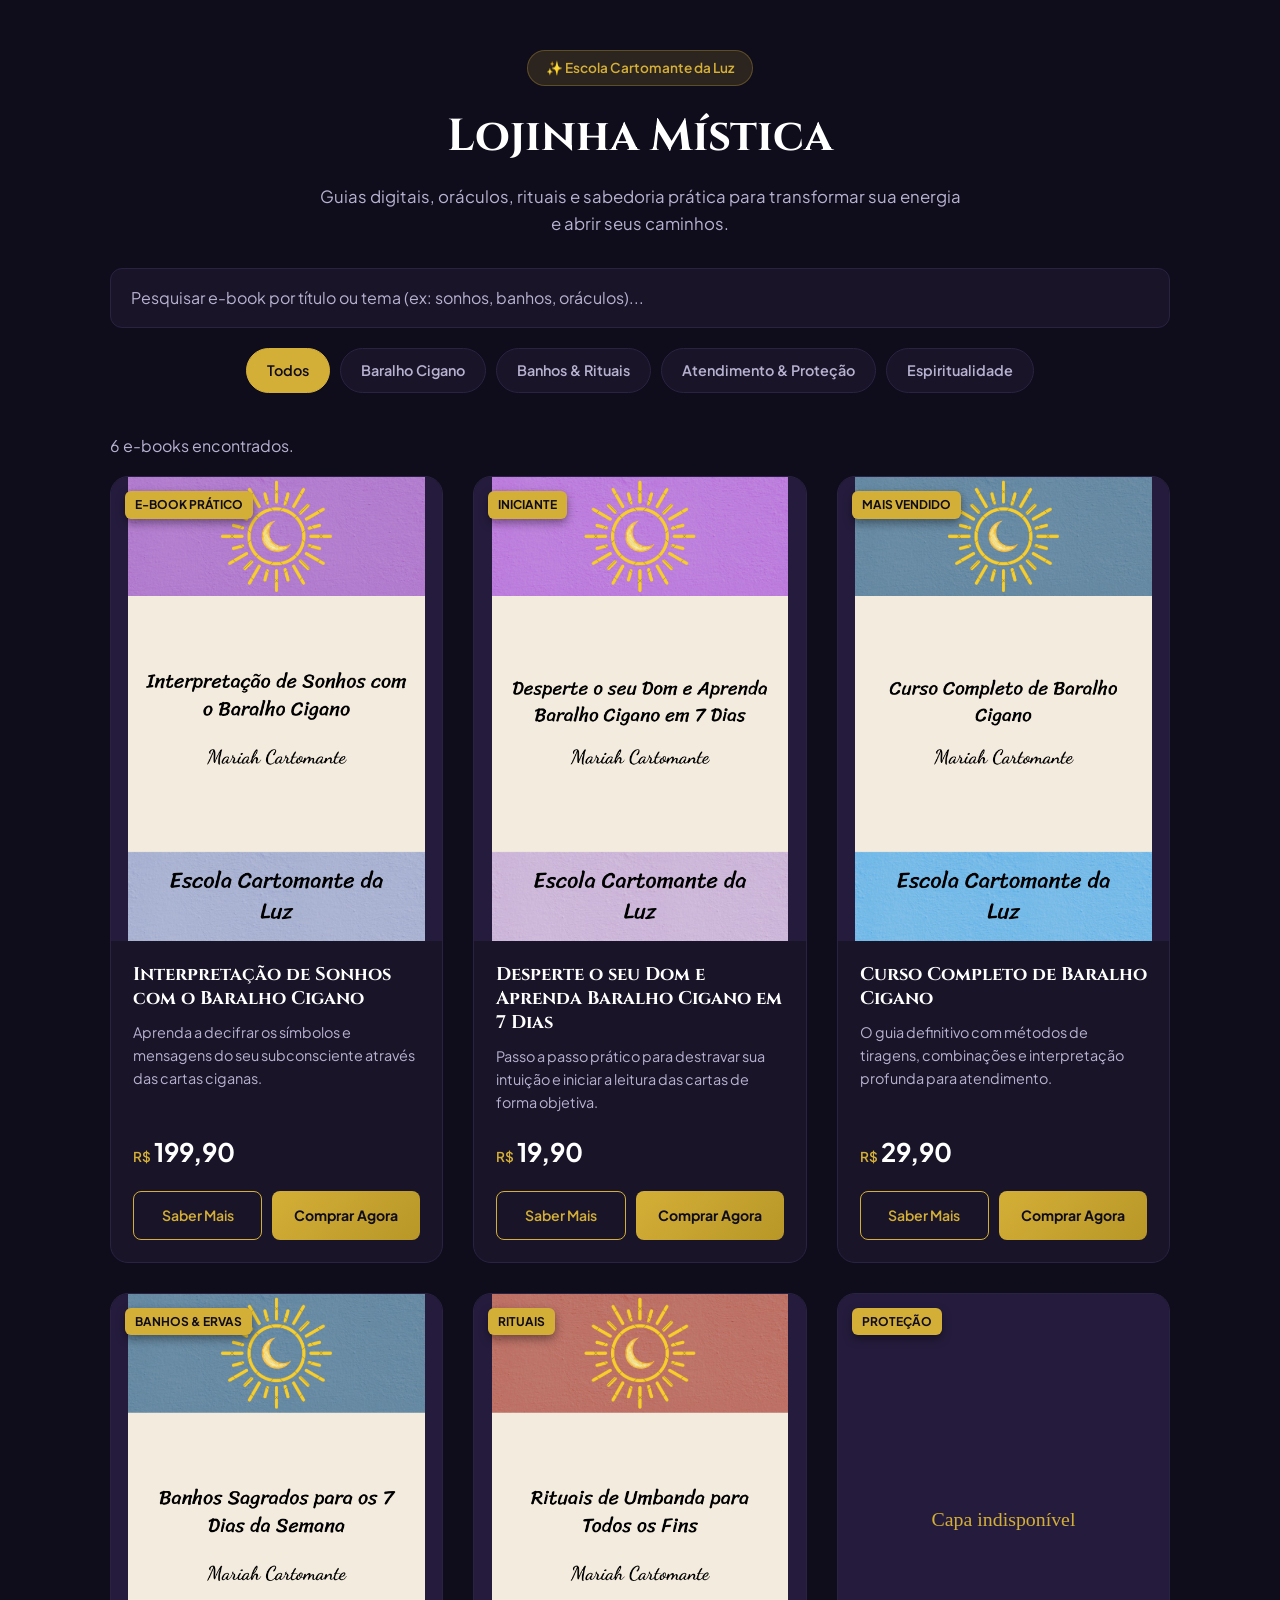
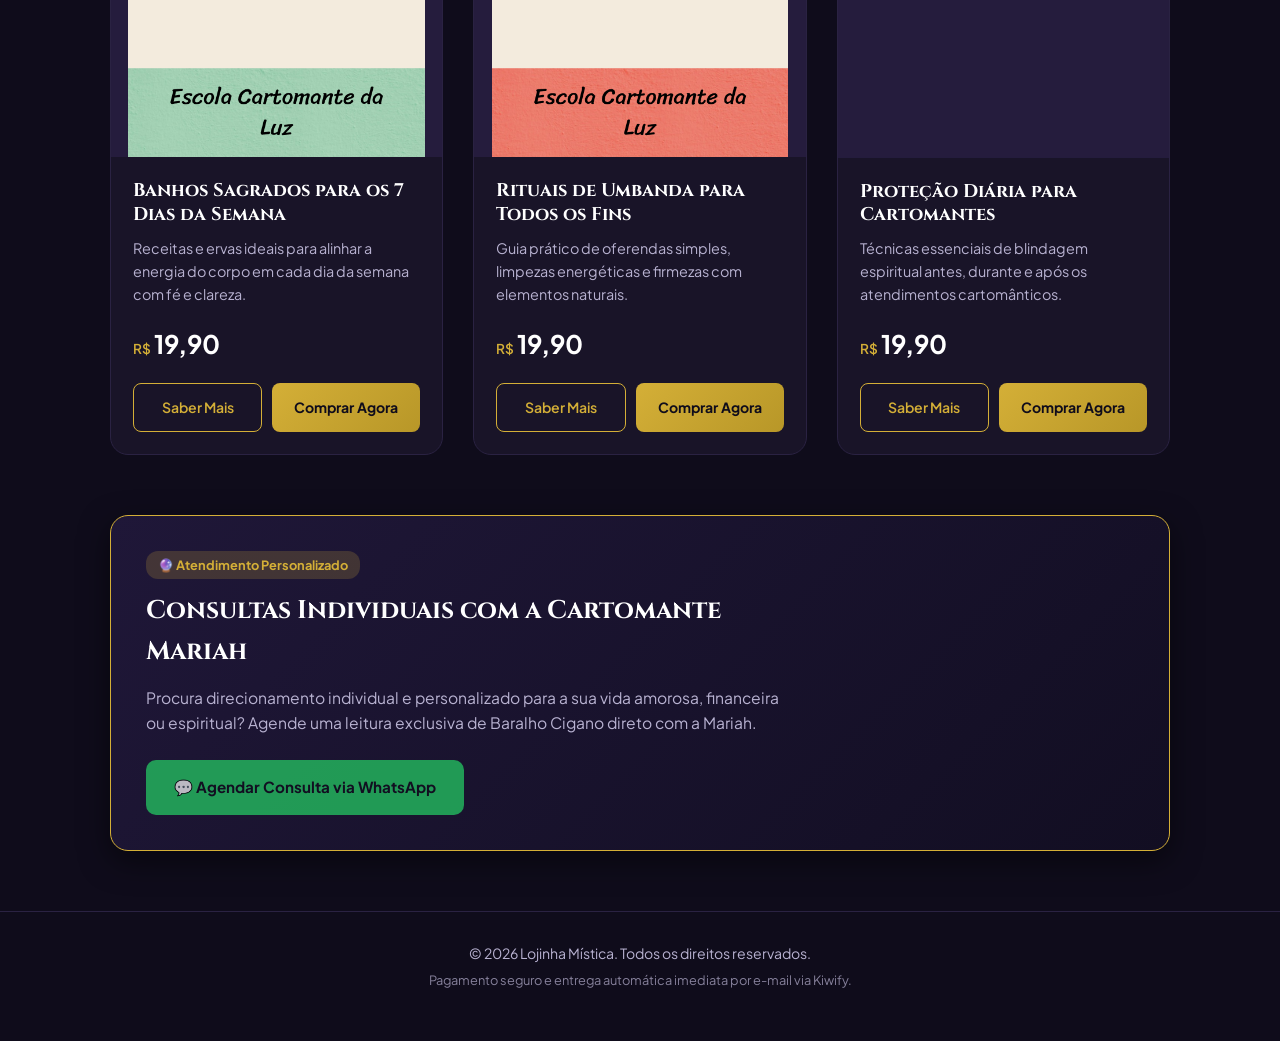
==== commit 0f00280f: "Ajusta preco do e-book" ====
--- a/index.html
+++ b/index.html
@@ -59,12 +59,12 @@
                     <p>Aprenda a decifrar os símbolos e mensagens do seu subconsciente através das cartas ciganas.</p>
                     <div class="price-box">
                         <span class="currency">R$</span>
-                        <span class="value">19,90</span>
+                        <span class="value">199,90</span>
                     </div>
                     <div class="card-actions">
                         <button type="button" class="btn-preview" data-modal="modal-sonhos" aria-haspopup="dialog" aria-controls="modal-sonhos">Saber Mais</button>
                         <!-- CONFIGURAR KIWIFY: substituir o href SEU_LINK_AQUI ou preencher a chave sonhos em CHECKOUT_URLS no script.js. -->
-                        <a data-checkout="sonhos" href="https://pay.kiwify.com.br/SEU_LINK_AQUI" target="_blank" rel="noopener noreferrer" class="btn-buy">Comprar Agora</a>
+                        <a data-checkout="sonhos" href="https://lojinha-mistica.vercel.app/" target="_blank" rel="noopener noreferrer" class="btn-buy">Comprar Agora</a>
                     </div>
                 </div>
             </article>
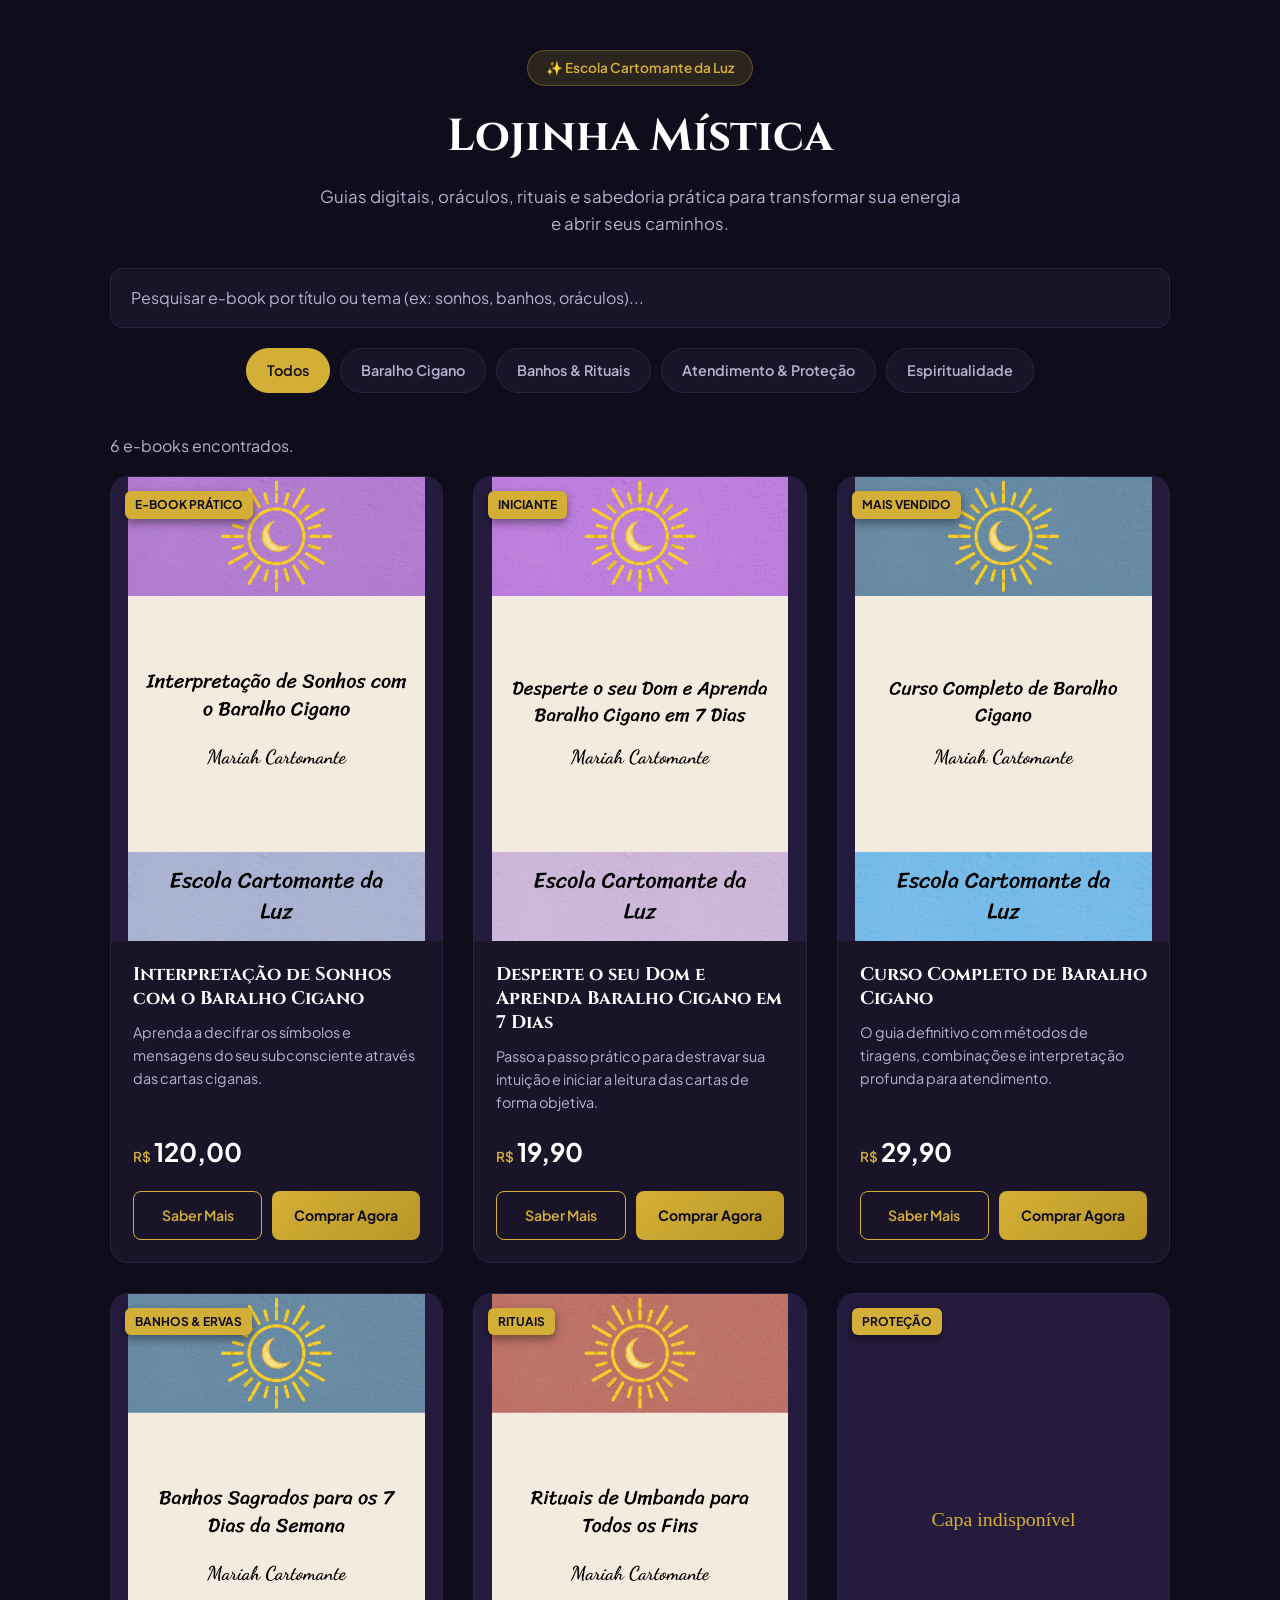
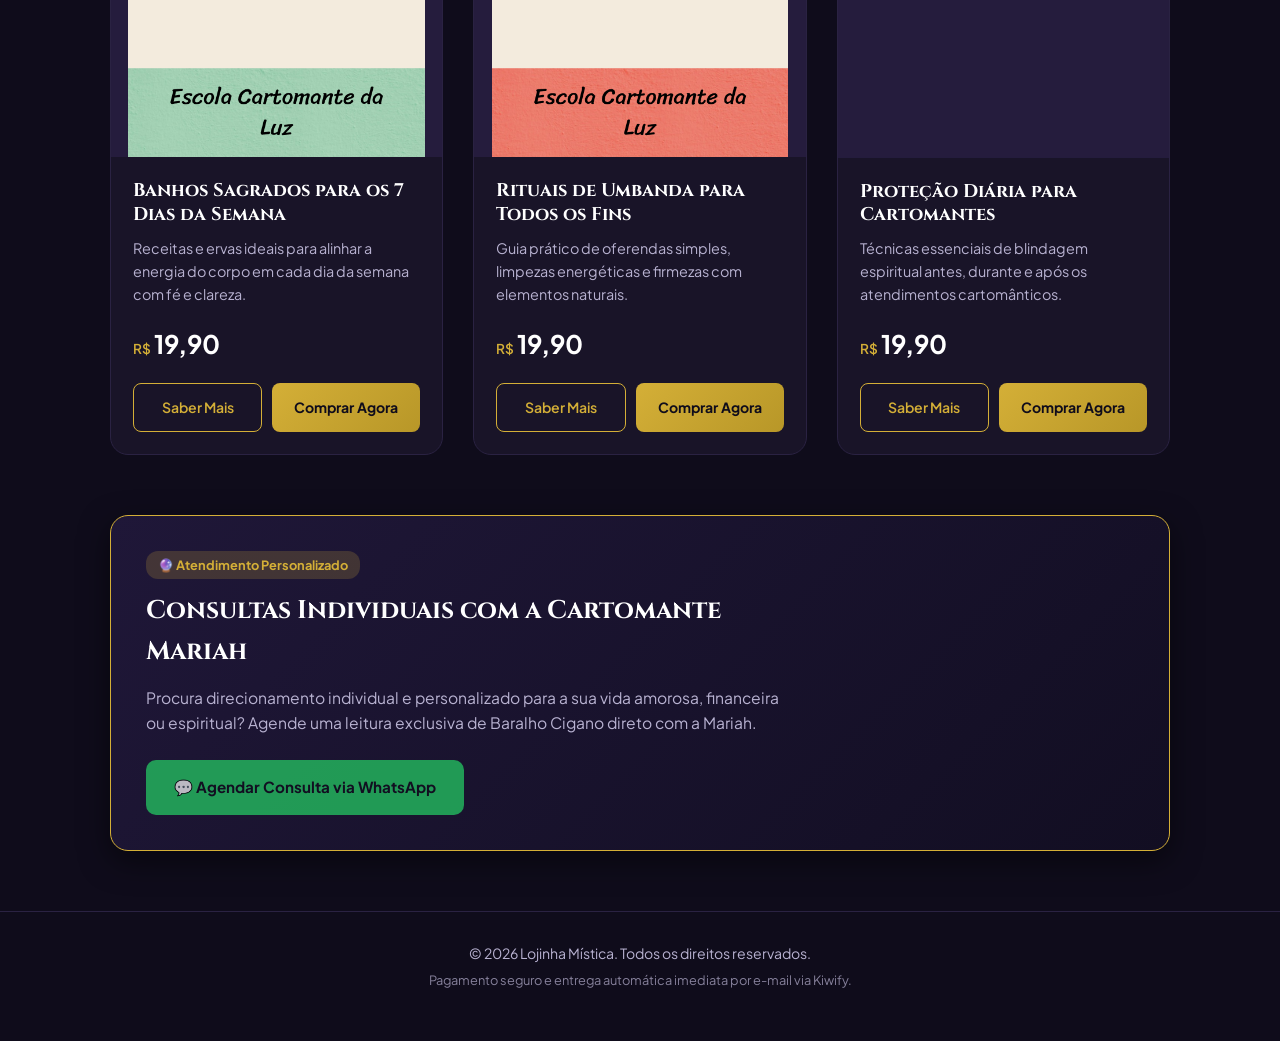
==== commit a0873953: "Insere link oficial do checkout Hotmart no e-book de sonhos" ====
--- a/index.html
+++ b/index.html
@@ -59,12 +59,12 @@
                     <p>Aprenda a decifrar os símbolos e mensagens do seu subconsciente através das cartas ciganas.</p>
                     <div class="price-box">
                         <span class="currency">R$</span>
-                        <span class="value">199,90</span>
+                        <span class="value">120,00</span>
                     </div>
                     <div class="card-actions">
                         <button type="button" class="btn-preview" data-modal="modal-sonhos" aria-haspopup="dialog" aria-controls="modal-sonhos">Saber Mais</button>
                         <!-- CONFIGURAR KIWIFY: substituir o href SEU_LINK_AQUI ou preencher a chave sonhos em CHECKOUT_URLS no script.js. -->
-                        <a data-checkout="sonhos" href="https://lojinha-mistica.vercel.app/" target="_blank" rel="noopener noreferrer" class="btn-buy">Comprar Agora</a>
+                        <a data-checkout="sonhos" href="https://pay.hotmart.com/U108029098A" target="_blank" rel="noopener noreferrer" class="btn-buy">Comprar Agora</a>
                     </div>
                 </div>
             </article>
@@ -229,9 +229,9 @@
                 <p><strong>Acesso Imediato no E-mail</strong><span>PDF liberado após a confirmação do pagamento.</span></p>
                 <p><strong>Garantia Incondicional de 7 Dias</strong><span>Se mudar de ideia, solicite o reembolso pelo link da compra nesse prazo.</span></p>
             </div>
-            <p class="sales-price">E-book em PDF · <strong>R$ 19,90</strong></p>
-            <!-- KIWIFY: substituir SEU_LINK_AQUI pelo checkout deste produto. CHECKOUT_URLS no script.js também pode centralizar os links. -->
-            <a data-checkout="sonhos" href="https://pay.kiwify.com.br/SEU_LINK_AQUI" target="_blank" rel="noopener noreferrer" class="btn-buy sales-cta full-width">Garantir Meu E-book Agora</a>
+            <p class="sales-price">E-book em PDF · <strong>R$ 120,00</strong></p>
+            <!-- KIWIFY: substituir SEU_LINK_AQUI pelo checkout deste produto. CHECKOUT_URLS no script.js também pode centralizar os links. -->
+            <a data-checkout="sonhos" href="https://pay.hotmart.com/U108029098A" target="_blank" rel="noopener noreferrer" class="btn-buy sales-cta full-width">Garantir Meu E-book Agora</a>
             <p class="cta-note">Leia no celular, tablet ou computador. Pagamento via Kiwify.</p>
         </div>
     </dialog>
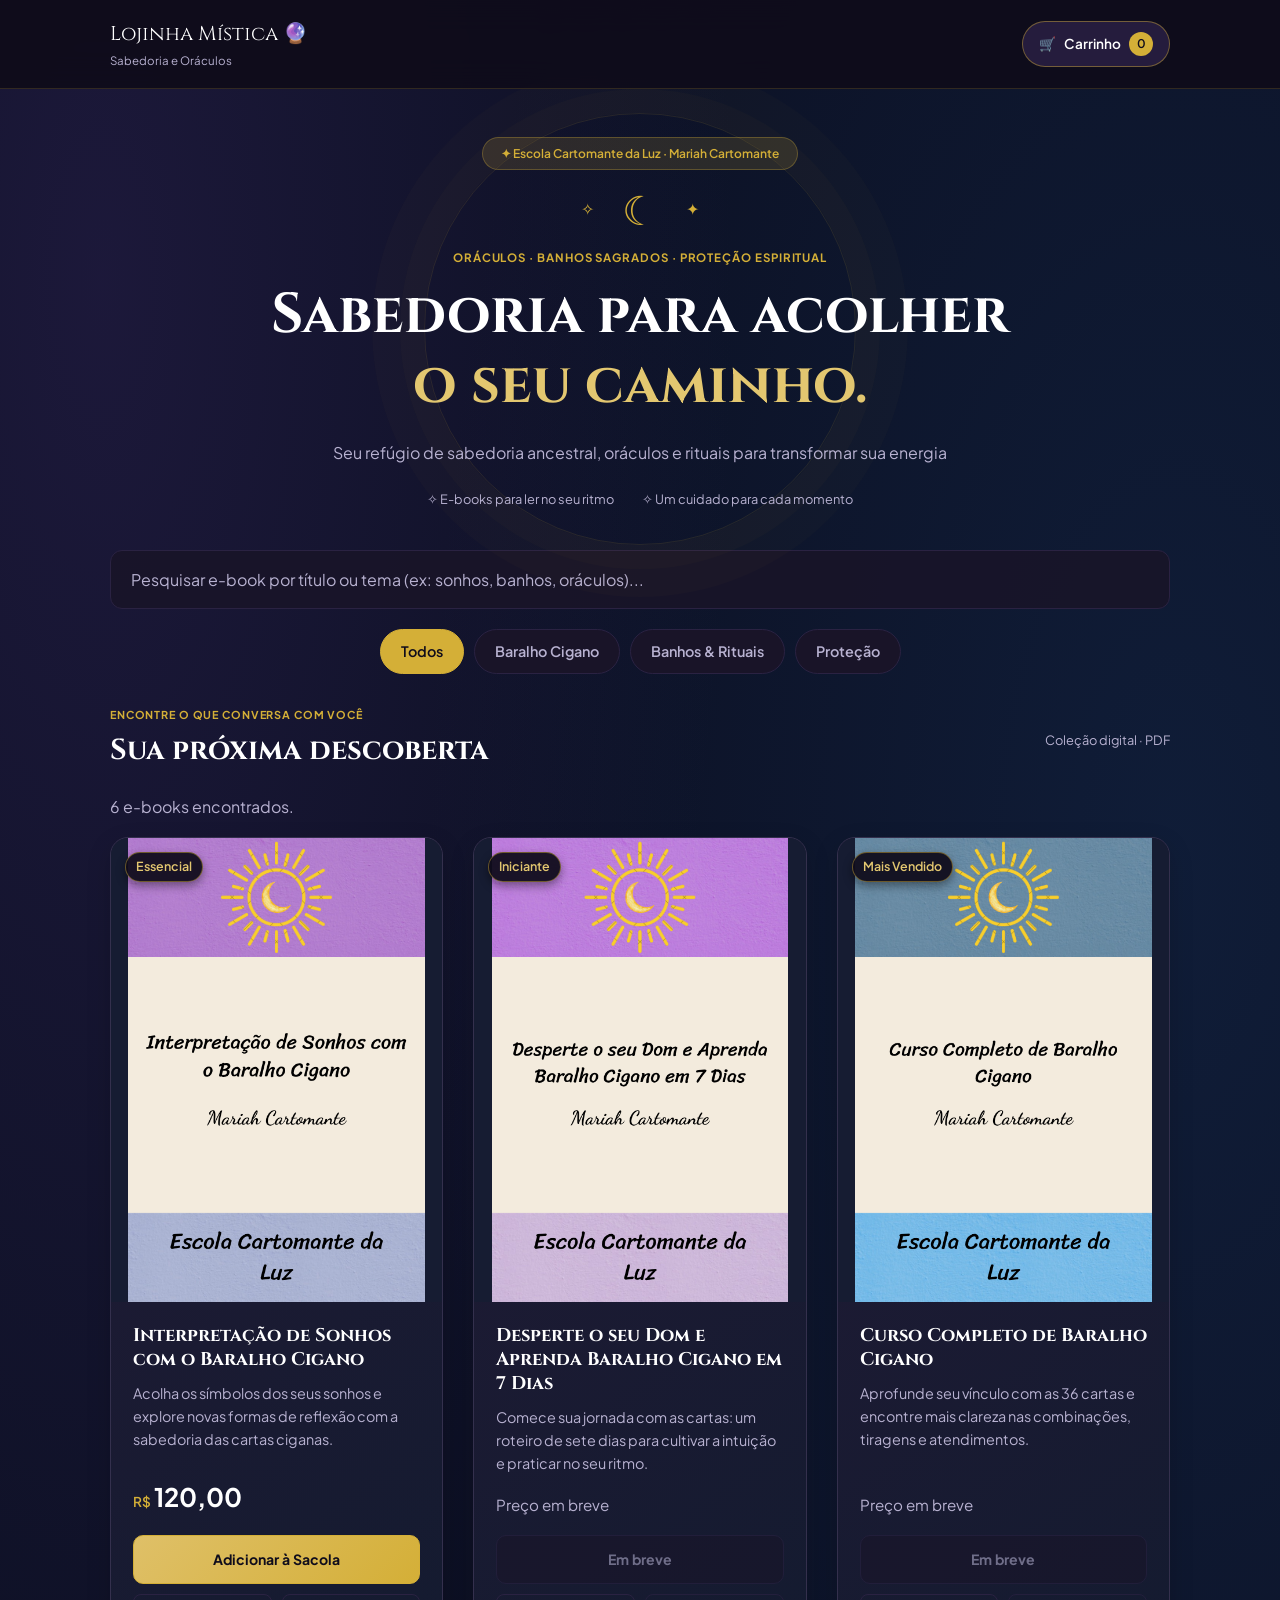
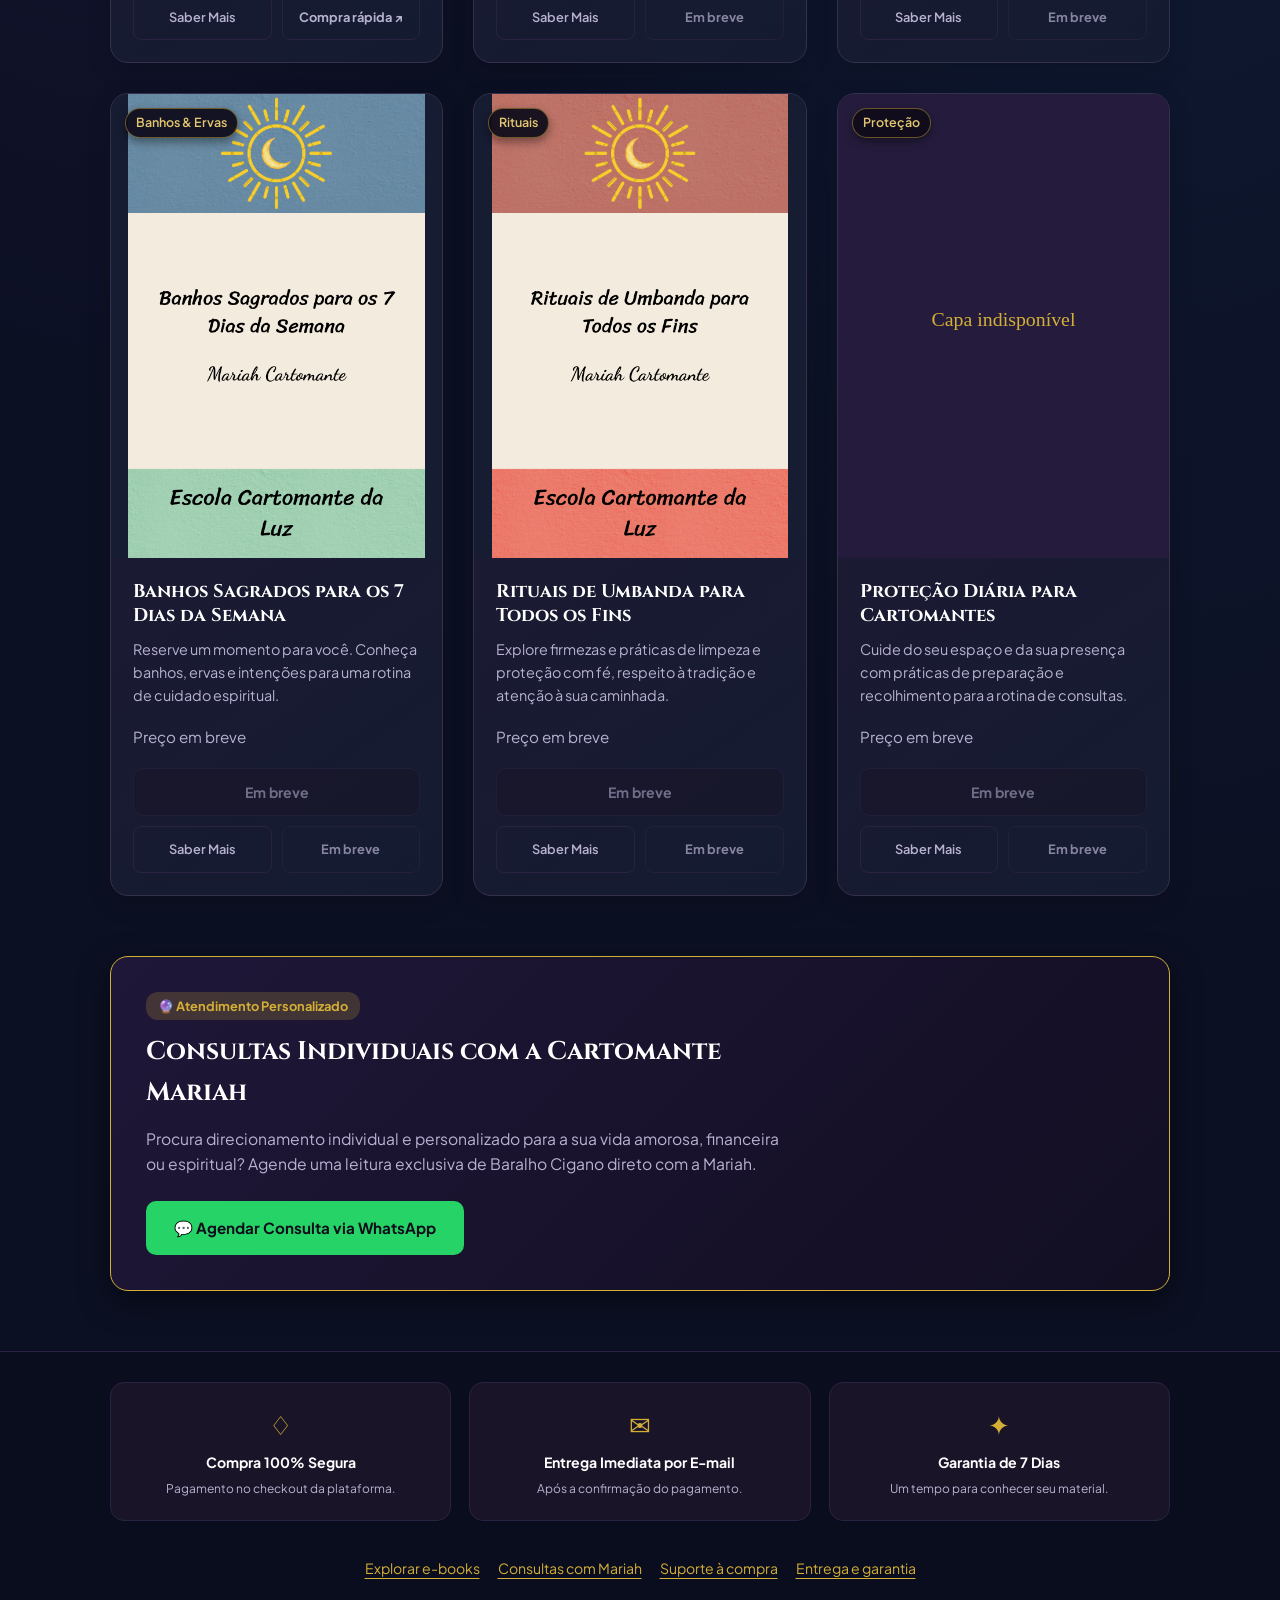
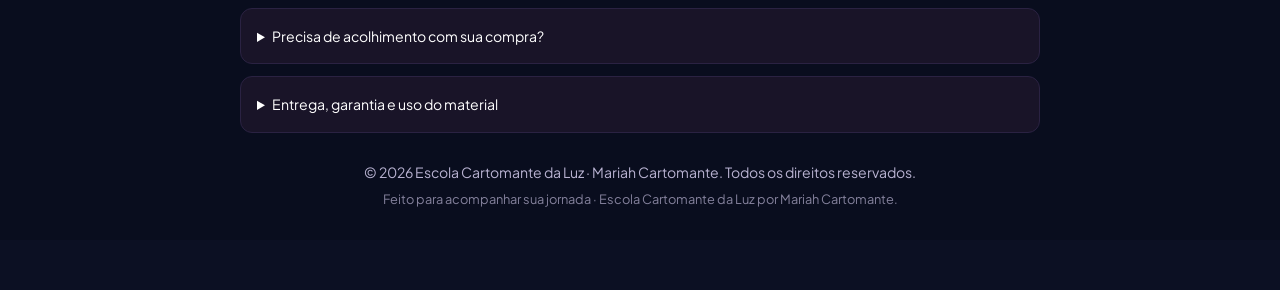
==== commit 5664e154: "feat: integra Hotmart e configura WhatsApp da Mariah" ====
--- a/index.html
+++ b/index.html
@@ -12,17 +12,25 @@
     <link href="https://fonts.googleapis.com/css2?family=Cinzel:wght@600;700&family=Plus+Jakarta+Sans:wght@400;500;600;700&display=swap" rel="stylesheet">
     <link rel="stylesheet" href="style.css">
 </head>
-<body>
+<body class="store-page">
     <a class="skip-link" href="#catalogo">Pular para os produtos</a>
 
-    <!-- Cabeçalho -->
-    <header class="header">
-        <div class="container">
-            <span class="badge">✨ Escola Cartomante da Luz</span>
-            <h1>Lojinha Mística</h1>
-            <p>Guias digitais, oráculos, rituais e sabedoria prática para transformar sua energia e abrir seus caminhos.</p>
-        </div>
+    <header class="store-nav">
+        <nav class="container store-nav-inner" aria-label="Navegação da loja">
+            <a class="store-brand" href="index.html">Lojinha Mística <span aria-hidden="true">🔮</span><span class="brand-caption">Sabedoria e Oráculos</span></a>
+            <button type="button" class="cart-toggle" id="cartToggle" aria-haspopup="dialog" aria-controls="cartDrawer" aria-label="Abrir carrinho, 0 itens">
+                <span aria-hidden="true">🛒</span> Carrinho <span class="cart-badge" id="cartCount" aria-hidden="true">0</span>
+            </button>
+        </nav>
     </header>
+    <section class="store-intro container" aria-labelledby="store-title">
+        <span class="badge">✦ Escola Cartomante da Luz · Mariah Cartomante</span>
+        <div class="mystic-symbols" aria-hidden="true"><span>✧</span><span>☾</span><span>✦</span></div>
+        <p class="eyebrow">Oráculos · Banhos sagrados · Proteção espiritual</p>
+        <h1 id="store-title">Sabedoria para acolher<br><span>o seu caminho.</span></h1>
+        <p>Seu refúgio de sabedoria ancestral, oráculos e rituais para transformar sua energia</p>
+        <div class="store-highlights"><span>✧ E-books para ler no seu ritmo</span><span>✧ Um cuidado para cada momento</span></div>
+    </section>
 
     <!-- Barra de Pesquisa e Filtros -->
     <section class="controls-section" aria-label="Busca e filtros de e-books">
@@ -35,126 +43,125 @@
                 <button type="button" aria-pressed="true" class="filter-btn active" data-category="todos">Todos</button>
                 <button type="button" aria-pressed="false" class="filter-btn" data-category="baralho">Baralho Cigano</button>
                 <button type="button" aria-pressed="false" class="filter-btn" data-category="banhos">Banhos & Rituais</button>
-                <button type="button" aria-pressed="false" class="filter-btn" data-category="atendimento">Atendimento & Proteção</button>
-                <button type="button" aria-pressed="false" class="filter-btn" data-category="espiritualidade">Espiritualidade</button>
+                <button type="button" aria-pressed="false" class="filter-btn" data-category="protecao">Proteção</button>
             </div>
         </div>
     </section>
 
     <!-- Vitrine de Produtos -->
     <main class="container" id="catalogo" tabindex="-1">
-        <h2 class="sr-only" id="catalogo-title">E-books disponíveis</h2>
+        <div class="catalog-heading"><div><p class="eyebrow">Encontre o que conversa com você</p><h2 id="catalogo-title">Sua próxima descoberta</h2></div><span class="catalog-format">Coleção digital · PDF</span></div>
         <p id="resultsCount" class="results-count" role="status" aria-live="polite" aria-atomic="true">6 e-books disponíveis.</p>
-        <noscript><p>Ative o JavaScript para usar busca, filtros, detalhes e links de compra e contato.</p></noscript>
+        <noscript><p>Ative o JavaScript para usar a sacola, a busca e os detalhes. A compra rápida de Sonhos continua disponível pelo link direto.</p></noscript>
         <section class="products-grid" id="productsGrid" aria-labelledby="catalogo-title">
 
             <!-- E-book 1: Interpretação de Sonhos -->
-            <article class="product-card" data-category="baralho espiritualidade" data-title="interpretação de sonhos com o baralho cigano">
+            <article data-product-id="sonhos" class="product-card" data-category="baralho espiritualidade" data-title="interpretação de sonhos com o baralho cigano">
                 <div class="card-cover">
                     <img src="imagens/Interpretação de Sonhos com o Baralho Cigano.png" alt="Capa E-book Interpretação de Sonhos com o Baralho Cigano" loading="lazy" decoding="async" width="300" height="420" onerror="this.onerror=null; this.src='data:image/svg+xml,%3Csvg xmlns=%22http://www.w3.org/2000/svg%22 viewBox=%220 0 300 420%22%3E%3Crect width=%22300%22 height=%22420%22 fill=%22%23251c3d%22/%3E%3Ctext x=%22150%22 y=%22210%22 text-anchor=%22middle%22 fill=%22%23d4af37%22 font-size=%2218%22%3ECapa indispon%C3%ADvel%3C/text%3E%3C/svg%3E';">
-                    <span class="tag">E-book Prático</span>
+                    <span class="tag">Essencial</span>
                 </div>
                 <div class="card-body">
                     <h3>Interpretação de Sonhos com o Baralho Cigano</h3>
-                    <p>Aprenda a decifrar os símbolos e mensagens do seu subconsciente através das cartas ciganas.</p>
-                    <div class="price-box">
-                        <span class="currency">R$</span>
-                        <span class="value">120,00</span>
-                    </div>
-                    <div class="card-actions">
+                    <p>Acolha os símbolos dos seus sonhos e explore novas formas de reflexão com a sabedoria das cartas ciganas.</p>
+                    <div class="price-box" data-product-price="sonhos">
+                        <span class="currency">R$</span> <span class="value">120,00</span>
+                    </div>
+                    <div class="card-actions">
+                        <button type="button" class="btn-add" data-add-to-cart="sonhos">Adicionar à Sacola</button>
                         <button type="button" class="btn-preview" data-modal="modal-sonhos" aria-haspopup="dialog" aria-controls="modal-sonhos">Saber Mais</button>
-                        <!-- CONFIGURAR KIWIFY: substituir o href SEU_LINK_AQUI ou preencher a chave sonhos em CHECKOUT_URLS no script.js. -->
-                        <a data-checkout="sonhos" href="https://pay.hotmart.com/U108029098A" target="_blank" rel="noopener noreferrer" class="btn-buy">Comprar Agora</a>
+                        <!-- CHECKOUT OFICIAL HOTMART: manter o mesmo link no modal. -->
+                        <a data-checkout="sonhos" target="_blank" rel="noopener noreferrer" class="btn-buy" data-checkout-label="Compra rápida ↗" href="https://pay.hotmart.com/U108029098A">Compra rápida ↗</a>
                     </div>
                 </div>
             </article>
 
             <!-- E-book 2: Aprenda Baralho Cigano em 7 Dias -->
-            <article class="product-card" data-category="baralho" data-title="desperte o seu dom e aprenda baralho cigano em 7 dias">
+            <article data-product-id="baralho-7dias" class="product-card" data-category="baralho" data-title="desperte o seu dom e aprenda baralho cigano em 7 dias">
                 <div class="card-cover">
                     <img src="imagens/Desperte o seu Dom e Aprenda Baralho Cigano em 7 Dias.png" alt="Capa E-book Desperte o seu Dom e Aprenda Baralho Cigano em 7 Dias" loading="lazy" decoding="async" width="300" height="420" onerror="this.onerror=null; this.src='data:image/svg+xml,%3Csvg xmlns=%22http://www.w3.org/2000/svg%22 viewBox=%220 0 300 420%22%3E%3Crect width=%22300%22 height=%22420%22 fill=%22%23251c3d%22/%3E%3Ctext x=%22150%22 y=%22210%22 text-anchor=%22middle%22 fill=%22%23d4af37%22 font-size=%2218%22%3ECapa indispon%C3%ADvel%3C/text%3E%3C/svg%3E';">
                     <span class="tag">Iniciante</span>
                 </div>
                 <div class="card-body">
                     <h3>Desperte o seu Dom e Aprenda Baralho Cigano em 7 Dias</h3>
-                    <p>Passo a passo prático para destravar sua intuição e iniciar a leitura das cartas de forma objetiva.</p>
-                    <div class="price-box">
-                        <span class="currency">R$</span>
-                        <span class="value">19,90</span>
-                    </div>
-                    <div class="card-actions">
+                    <p>Comece sua jornada com as cartas: um roteiro de sete dias para cultivar a intuição e praticar no seu ritmo.</p>
+                    <div class="price-box" data-product-price="baralho-7dias">
+                        <span class="price-pending">Preço em breve</span>
+                    </div>
+                    <div class="card-actions">
+                        <button type="button" class="btn-add" data-add-to-cart="baralho-7dias" disabled>Em breve</button>
                         <button type="button" class="btn-preview" data-modal="modal-baralho-7dias" aria-haspopup="dialog" aria-controls="modal-baralho-7dias">Saber Mais</button>
-                        <!-- CONFIGURAR KIWIFY: substituir o href SEU_LINK_AQUI ou preencher a chave baralho-7dias em CHECKOUT_URLS no script.js. -->
-                        <a data-checkout="baralho-7dias" href="https://pay.kiwify.com.br/SEU_LINK_AQUI" target="_blank" rel="noopener noreferrer" class="btn-buy">Comprar Agora</a>
+                        <!-- HOTMART: cadastrar o link em CHECKOUT_URLS e o preço em PRODUCT_PRICES no script.js. -->
+                        <a data-checkout="baralho-7dias" target="_blank" rel="noopener noreferrer" class="btn-buy" data-checkout-label="Compra rápida ↗" aria-disabled="true" title="Oferta em breve">Em breve</a>
                     </div>
                 </div>
             </article>
 
             <!-- E-book 3: Curso Completo de Baralho Cigano -->
-            <article class="product-card" data-category="baralho" data-title="curso completo de baralho cigano">
+            <article data-product-id="curso-baralho" class="product-card" data-category="baralho" data-title="curso completo de baralho cigano">
                 <div class="card-cover">
                     <img src="imagens/Curso Completo de Baralho Cigano.png" alt="Capa E-book Curso Completo de Baralho Cigano" loading="lazy" decoding="async" width="300" height="420" onerror="this.onerror=null; this.src='data:image/svg+xml,%3Csvg xmlns=%22http://www.w3.org/2000/svg%22 viewBox=%220 0 300 420%22%3E%3Crect width=%22300%22 height=%22420%22 fill=%22%23251c3d%22/%3E%3Ctext x=%22150%22 y=%22210%22 text-anchor=%22middle%22 fill=%22%23d4af37%22 font-size=%2218%22%3ECapa indispon%C3%ADvel%3C/text%3E%3C/svg%3E';">
                     <span class="tag">Mais Vendido</span>
                 </div>
                 <div class="card-body">
                     <h3>Curso Completo de Baralho Cigano</h3>
-                    <p>O guia definitivo com métodos de tiragens, combinações e interpretação profunda para atendimento.</p>
-                    <div class="price-box">
-                        <span class="currency">R$</span>
-                        <span class="value">29,90</span>
-                    </div>
-                    <div class="card-actions">
+                    <p>Aprofunde seu vínculo com as 36 cartas e encontre mais clareza nas combinações, tiragens e atendimentos.</p>
+                    <div class="price-box" data-product-price="curso-baralho">
+                        <span class="price-pending">Preço em breve</span>
+                    </div>
+                    <div class="card-actions">
+                        <button type="button" class="btn-add" data-add-to-cart="curso-baralho" disabled>Em breve</button>
                         <button type="button" class="btn-preview" data-modal="modal-curso-baralho" aria-haspopup="dialog" aria-controls="modal-curso-baralho">Saber Mais</button>
-                        <!-- CONFIGURAR KIWIFY: substituir o href SEU_LINK_AQUI ou preencher a chave curso-baralho em CHECKOUT_URLS no script.js. -->
-                        <a data-checkout="curso-baralho" href="https://pay.kiwify.com.br/SEU_LINK_AQUI" target="_blank" rel="noopener noreferrer" class="btn-buy">Comprar Agora</a>
+                        <!-- HOTMART: cadastrar o link em CHECKOUT_URLS e o preço em PRODUCT_PRICES no script.js. -->
+                        <a data-checkout="curso-baralho" target="_blank" rel="noopener noreferrer" class="btn-buy" data-checkout-label="Compra rápida ↗" aria-disabled="true" title="Oferta em breve">Em breve</a>
                     </div>
                 </div>
             </article>
 
             <!-- E-book 4: Banhos Sagrados para os 7 Dias da Semana -->
-            <article class="product-card" data-category="banhos" data-title="banhos sagrados para os 7 dias da semana">
+            <article data-product-id="banhos-7dias" class="product-card" data-category="banhos" data-title="banhos sagrados para os 7 dias da semana">
                 <div class="card-cover">
                     <img src="imagens/Banhos Sagrados para os 7 Dias da Semana.png" alt="Capa E-book Banhos Sagrados para os 7 Dias da Semana" loading="lazy" decoding="async" width="300" height="420" onerror="this.onerror=null; this.src='data:image/svg+xml,%3Csvg xmlns=%22http://www.w3.org/2000/svg%22 viewBox=%220 0 300 420%22%3E%3Crect width=%22300%22 height=%22420%22 fill=%22%23251c3d%22/%3E%3Ctext x=%22150%22 y=%22210%22 text-anchor=%22middle%22 fill=%22%23d4af37%22 font-size=%2218%22%3ECapa indispon%C3%ADvel%3C/text%3E%3C/svg%3E';">
                     <span class="tag">Banhos & Ervas</span>
                 </div>
                 <div class="card-body">
                     <h3>Banhos Sagrados para os 7 Dias da Semana</h3>
-                    <p>Receitas e ervas ideais para alinhar a energia do corpo em cada dia da semana com fé e clareza.</p>
-                    <div class="price-box">
-                        <span class="currency">R$</span>
-                        <span class="value">19,90</span>
-                    </div>
-                    <div class="card-actions">
+                    <p>Reserve um momento para você. Conheça banhos, ervas e intenções para uma rotina de cuidado espiritual.</p>
+                    <div class="price-box" data-product-price="banhos-7dias">
+                        <span class="price-pending">Preço em breve</span>
+                    </div>
+                    <div class="card-actions">
+                        <button type="button" class="btn-add" data-add-to-cart="banhos-7dias" disabled>Em breve</button>
                         <button type="button" class="btn-preview" data-modal="modal-banhos-7dias" aria-haspopup="dialog" aria-controls="modal-banhos-7dias">Saber Mais</button>
-                        <!-- CONFIGURAR KIWIFY: substituir o href SEU_LINK_AQUI ou preencher a chave banhos-7dias em CHECKOUT_URLS no script.js. -->
-                        <a data-checkout="banhos-7dias" href="https://pay.kiwify.com.br/SEU_LINK_AQUI" target="_blank" rel="noopener noreferrer" class="btn-buy">Comprar Agora</a>
+                        <!-- HOTMART: cadastrar o link em CHECKOUT_URLS e o preço em PRODUCT_PRICES no script.js. -->
+                        <a data-checkout="banhos-7dias" target="_blank" rel="noopener noreferrer" class="btn-buy" data-checkout-label="Compra rápida ↗" aria-disabled="true" title="Oferta em breve">Em breve</a>
                     </div>
                 </div>
             </article>
 
             <!-- E-book 5: Rituais de Umbanda para Todos os Fins -->
-            <article class="product-card" data-category="banhos espiritualidade" data-title="rituais de umbanda para todos os fins">
+            <article data-product-id="rituais-umbanda" class="product-card" data-category="banhos espiritualidade protecao" data-title="rituais de umbanda para todos os fins">
                 <div class="card-cover">
                     <img src="imagens/Rituais de Umbanda para Todos os Fins.png" alt="Capa E-book Rituais de Umbanda para Todos os Fins" loading="lazy" decoding="async" width="300" height="420" onerror="this.onerror=null; this.src='data:image/svg+xml,%3Csvg xmlns=%22http://www.w3.org/2000/svg%22 viewBox=%220 0 300 420%22%3E%3Crect width=%22300%22 height=%22420%22 fill=%22%23251c3d%22/%3E%3Ctext x=%22150%22 y=%22210%22 text-anchor=%22middle%22 fill=%22%23d4af37%22 font-size=%2218%22%3ECapa indispon%C3%ADvel%3C/text%3E%3C/svg%3E';">
                     <span class="tag">Rituais</span>
                 </div>
                 <div class="card-body">
                     <h3>Rituais de Umbanda para Todos os Fins</h3>
-                    <p>Guia prático de oferendas simples, limpezas energéticas e firmezas com elementos naturais.</p>
-                    <div class="price-box">
-                        <span class="currency">R$</span>
-                        <span class="value">19,90</span>
-                    </div>
-                    <div class="card-actions">
+                    <p>Explore firmezas e práticas de limpeza e proteção com fé, respeito à tradição e atenção à sua caminhada.</p>
+                    <div class="price-box" data-product-price="rituais-umbanda">
+                        <span class="price-pending">Preço em breve</span>
+                    </div>
+                    <div class="card-actions">
+                        <button type="button" class="btn-add" data-add-to-cart="rituais-umbanda" disabled>Em breve</button>
                         <button type="button" class="btn-preview" data-modal="modal-rituais-umbanda" aria-haspopup="dialog" aria-controls="modal-rituais-umbanda">Saber Mais</button>
-                        <!-- CONFIGURAR KIWIFY: substituir o href SEU_LINK_AQUI ou preencher a chave rituais-umbanda em CHECKOUT_URLS no script.js. -->
-                        <a data-checkout="rituais-umbanda" href="https://pay.kiwify.com.br/SEU_LINK_AQUI" target="_blank" rel="noopener noreferrer" class="btn-buy">Comprar Agora</a>
+                        <!-- HOTMART: cadastrar o link em CHECKOUT_URLS e o preço em PRODUCT_PRICES no script.js. -->
+                        <a data-checkout="rituais-umbanda" target="_blank" rel="noopener noreferrer" class="btn-buy" data-checkout-label="Compra rápida ↗" aria-disabled="true" title="Oferta em breve">Em breve</a>
                     </div>
                 </div>
             </article>
 
             <!-- E-book 6: Proteção Diária para Cartomantes -->
-            <article class="product-card" data-category="atendimento" data-title="proteção diária para cartomantes">
+            <article data-product-id="protecao-diaria" class="product-card" data-category="protecao" data-title="proteção diária para cartomantes">
                 <div class="card-cover">
                     <!-- TODO CAPA: inserir a imagem de Proteção Diária quando estiver disponível. -->
                     <img src="data:image/svg+xml,%3Csvg xmlns=%22http://www.w3.org/2000/svg%22 viewBox=%220 0 300 420%22%3E%3Crect width=%22300%22 height=%22420%22 fill=%22%23251c3d%22/%3E%3Ctext x=%22150%22 y=%22210%22 text-anchor=%22middle%22 fill=%22%23d4af37%22 font-size=%2218%22%3ECapa indispon%C3%ADvel%3C/text%3E%3C/svg%3E" alt="Capa E-book Proteção Diária para Cartomantes" loading="lazy" decoding="async" width="300" height="420" onerror="this.onerror=null; this.src='data:image/svg+xml,%3Csvg xmlns=%22http://www.w3.org/2000/svg%22 viewBox=%220 0 300 420%22%3E%3Crect width=%22300%22 height=%22420%22 fill=%22%23251c3d%22/%3E%3Ctext x=%22150%22 y=%22210%22 text-anchor=%22middle%22 fill=%22%23d4af37%22 font-size=%2218%22%3ECapa indispon%C3%ADvel%3C/text%3E%3C/svg%3E';">
@@ -162,15 +169,15 @@
                 </div>
                 <div class="card-body">
                     <h3>Proteção Diária para Cartomantes</h3>
-                    <p>Técnicas essenciais de blindagem espiritual antes, durante e após os atendimentos cartomânticos.</p>
-                    <div class="price-box">
-                        <span class="currency">R$</span>
-                        <span class="value">19,90</span>
-                    </div>
-                    <div class="card-actions">
+                    <p>Cuide do seu espaço e da sua presença com práticas de preparação e recolhimento para a rotina de consultas.</p>
+                    <div class="price-box" data-product-price="protecao-diaria">
+                        <span class="price-pending">Preço em breve</span>
+                    </div>
+                    <div class="card-actions">
+                        <button type="button" class="btn-add" data-add-to-cart="protecao-diaria" disabled>Em breve</button>
                         <button type="button" class="btn-preview" data-modal="modal-protecao-diaria" aria-haspopup="dialog" aria-controls="modal-protecao-diaria">Saber Mais</button>
-                        <!-- CONFIGURAR KIWIFY: substituir o href SEU_LINK_AQUI ou preencher a chave protecao-diaria em CHECKOUT_URLS no script.js. -->
-                        <a data-checkout="protecao-diaria" href="https://pay.kiwify.com.br/SEU_LINK_AQUI" target="_blank" rel="noopener noreferrer" class="btn-buy">Comprar Agora</a>
+                        <!-- HOTMART: cadastrar o link em CHECKOUT_URLS e o preço em PRODUCT_PRICES no script.js. -->
+                        <a data-checkout="protecao-diaria" target="_blank" rel="noopener noreferrer" class="btn-buy" data-checkout-label="Compra rápida ↗" aria-disabled="true" title="Oferta em breve">Em breve</a>
                     </div>
                 </div>
             </article>
@@ -180,7 +187,7 @@
         <p id="emptyResults" class="empty-results" hidden>Nenhum e-book encontrado. Tente outro termo ou categoria.</p>
 
         <!-- Seção de Consultas Personalizadas (Mariah Cartomante) -->
-        <section class="consultation-section" aria-labelledby="consultation-title">
+        <section id="consultas" class="consultation-section" aria-labelledby="consultation-title">
             <div class="consultation-card">
                 <div class="consultation-info">
                     <span class="badge-consult">🔮 Atendimento Personalizado</span>
@@ -200,10 +207,47 @@
     <!-- Rodapé -->
     <footer class="footer">
         <div class="container">
-            <p>&copy; 2026 Lojinha Mística. Todos os direitos reservados.</p>
-            <p class="sub-footer">Pagamento seguro e entrega automática imediata por e-mail via Kiwify.</p>
+            <ul class="store-trust" aria-label="Benefícios da compra">
+                <li><span aria-hidden="true">♢</span><strong>Compra 100% Segura</strong><span>Pagamento no checkout da plataforma.</span></li>
+                <li><span aria-hidden="true">✉</span><strong>Entrega Imediata por E-mail</strong><span>Após a confirmação do pagamento.</span></li>
+                <li><span aria-hidden="true">✦</span><strong>Garantia de 7 Dias</strong><span>Um tempo para conhecer seu material.</span></li>
+            </ul>
+            <nav class="footer-links" aria-label="Links úteis"><a href="#catalogo">Explorar e-books</a><a href="#consultas">Consultas com Mariah</a><a href="#suporte">Suporte à compra</a><a href="#condicoes">Entrega e garantia</a></nav>
+            <div class="footer-help">
+                <details id="suporte"><summary>Precisa de acolhimento com sua compra?</summary><p>Confira o e-mail recebido após a compra, inclusive spam e promoções. Use o link de gerenciamento ou suporte indicado nesse e-mail para pedir ajuda com o acesso ou solicitar reembolso.</p><p>Para conhecer as consultas de Mariah, visite a seção de <a href="#consultas">atendimento personalizado</a>.</p></details>
+                <details id="condicoes"><summary>Entrega, garantia e uso do material</summary><p>Os e-books são digitais em PDF. O acesso é enviado por e-mail após confirmação do pagamento. Você tem garantia de 7 dias para conhecer o material e solicitar reembolso pelo canal da compra.</p><p>Conteúdo para estudo e prática espiritual. Não há promessa de resultados garantidos. Os materiais são para uso pessoal; reprodução ou distribuição sem autorização não é permitida.</p></details>
+            </div>
+            <p>&copy; 2026 Escola Cartomante da Luz · Mariah Cartomante. Todos os direitos reservados.</p>
+            <p class="sub-footer">Feito para acompanhar sua jornada · Escola Cartomante da Luz por Mariah Cartomante.</p>
         </div>
     </footer>
+
+    <p id="cartAnnouncement" class="sr-only" role="status" aria-live="polite" aria-atomic="true"></p>
+    <dialog id="cartDrawer" class="cart-drawer" aria-labelledby="cartTitle" aria-describedby="cartDescription">
+        <div class="drawer-shell">
+            <header class="drawer-header">
+                <div><p class="eyebrow">Seus próximos encontros</p><h2 id="cartTitle">Sua sacola <span aria-hidden="true">✧</span></h2></div>
+                <button type="button" class="drawer-close" data-close-dialog aria-label="Fechar sacola" autofocus>&times;</button>
+            </header>
+            <p id="cartDescription" class="drawer-description">Guarde aqui os e-books que chamaram por você.</p>
+            <div class="drawer-body">
+                <div id="cartEmpty" class="cart-empty"><span aria-hidden="true">☾</span><h3>Sua sacola espera uma descoberta.</h3><p>Explore a coleção e escolha um guia para o seu momento.</p><button type="button" class="btn-preview" data-close-dialog>Continuar explorando</button></div>
+                <ul id="cartItems" class="cart-items" aria-label="E-books na sacola"></ul>
+                <section id="cartCheckoutOptions" class="checkout-options" aria-labelledby="checkoutOptionsTitle" hidden>
+                    <h3 id="checkoutOptionsTitle" tabindex="-1">Finalize cada e-book</h3>
+                    <p>Cada unidade é paga separadamente no checkout do seu e-book. O total da sacola não é cobrado em um único pagamento.</p>
+                    <ul id="cartCheckoutLinks"></ul>
+                </section>
+            </div>
+            <footer class="drawer-footer">
+                <div class="cart-subtotal"><span>Subtotal</span><strong id="cartSubtotal">R$ 0,00</strong></div>
+                <p id="cartPaymentNote" class="cart-payment-note">Cada e-book digital é adicionado uma vez à sacola.</p>
+                <button type="button" id="cartCheckout" class="btn-buy" disabled>Finalizar Compra</button>
+                <button type="button" class="continue-shopping" data-close-dialog>Continuar explorando</button>
+                <p class="cta-note">Entrega por e-mail após confirmação do pagamento.</p>
+            </footer>
+        </div>
+    </dialog>
 
     <!-- Mini-páginas de vendas: revisar o conteúdo com os PDFs finais antes de publicar. -->
     <dialog id="modal-sonhos" class="modal sales-modal" aria-labelledby="modal-sonhos-title">
@@ -229,10 +273,11 @@
                 <p><strong>Acesso Imediato no E-mail</strong><span>PDF liberado após a confirmação do pagamento.</span></p>
                 <p><strong>Garantia Incondicional de 7 Dias</strong><span>Se mudar de ideia, solicite o reembolso pelo link da compra nesse prazo.</span></p>
             </div>
-            <p class="sales-price">E-book em PDF · <strong>R$ 120,00</strong></p>
-            <!-- KIWIFY: substituir SEU_LINK_AQUI pelo checkout deste produto. CHECKOUT_URLS no script.js também pode centralizar os links. -->
-            <a data-checkout="sonhos" href="https://pay.hotmart.com/U108029098A" target="_blank" rel="noopener noreferrer" class="btn-buy sales-cta full-width">Garantir Meu E-book Agora</a>
-            <p class="cta-note">Leia no celular, tablet ou computador. Pagamento via Kiwify.</p>
+            <p class="sales-price">E-book em PDF · <strong data-product-price="sonhos">R$ 120,00</strong></p>
+            <!-- CHECKOUT OFICIAL HOTMART: manter o mesmo link na vitrine. -->
+            <button type="button" class="btn-add modal-add" data-add-to-cart="sonhos">Adicionar à Sacola</button>
+            <a data-checkout="sonhos" target="_blank" rel="noopener noreferrer" class="btn-buy sales-cta full-width" data-checkout-label="Garantir Meu E-book Agora" href="https://pay.hotmart.com/U108029098A">Garantir Meu E-book Agora</a>
+            <p class="cta-note">Leia no celular, tablet ou computador. Pagamento via Hotmart.</p>
         </div>
     </dialog>
 
@@ -259,10 +304,11 @@
                 <p><strong>Acesso Imediato no E-mail</strong><span>PDF liberado após a confirmação do pagamento.</span></p>
                 <p><strong>Garantia Incondicional de 7 Dias</strong><span>Se mudar de ideia, solicite o reembolso pelo link da compra nesse prazo.</span></p>
             </div>
-            <p class="sales-price">E-book em PDF · <strong>R$ 19,90</strong></p>
-            <!-- KIWIFY: substituir SEU_LINK_AQUI pelo checkout deste produto. CHECKOUT_URLS no script.js também pode centralizar os links. -->
-            <a data-checkout="baralho-7dias" href="https://pay.kiwify.com.br/SEU_LINK_AQUI" target="_blank" rel="noopener noreferrer" class="btn-buy sales-cta full-width">Garantir Meu E-book Agora</a>
-            <p class="cta-note">Leia no celular, tablet ou computador. Pagamento via Kiwify.</p>
+            <p class="sales-price">E-book em PDF · <strong data-product-price="baralho-7dias">Preço em breve</strong></p>
+            <!-- HOTMART: cadastrar o link em CHECKOUT_URLS e o preço em PRODUCT_PRICES no script.js. -->
+            <button type="button" class="btn-add modal-add" data-add-to-cart="baralho-7dias" disabled>Em breve</button>
+            <a data-checkout="baralho-7dias" target="_blank" rel="noopener noreferrer" class="btn-buy sales-cta full-width" data-checkout-label="Garantir Meu E-book Agora" aria-disabled="true" title="Oferta em breve">Em breve</a>
+            <p class="cta-note">Leia no celular, tablet ou computador. Pagamento via Hotmart.</p>
         </div>
     </dialog>
 
@@ -289,10 +335,11 @@
                 <p><strong>Acesso Imediato no E-mail</strong><span>PDF liberado após a confirmação do pagamento.</span></p>
                 <p><strong>Garantia Incondicional de 7 Dias</strong><span>Se mudar de ideia, solicite o reembolso pelo link da compra nesse prazo.</span></p>
             </div>
-            <p class="sales-price">E-book em PDF · <strong>R$ 29,90</strong></p>
-            <!-- KIWIFY: substituir SEU_LINK_AQUI pelo checkout deste produto. CHECKOUT_URLS no script.js também pode centralizar os links. -->
-            <a data-checkout="curso-baralho" href="https://pay.kiwify.com.br/SEU_LINK_AQUI" target="_blank" rel="noopener noreferrer" class="btn-buy sales-cta full-width">Garantir Meu E-book Agora</a>
-            <p class="cta-note">Leia no celular, tablet ou computador. Pagamento via Kiwify.</p>
+            <p class="sales-price">E-book em PDF · <strong data-product-price="curso-baralho">Preço em breve</strong></p>
+            <!-- HOTMART: cadastrar o link em CHECKOUT_URLS e o preço em PRODUCT_PRICES no script.js. -->
+            <button type="button" class="btn-add modal-add" data-add-to-cart="curso-baralho" disabled>Em breve</button>
+            <a data-checkout="curso-baralho" target="_blank" rel="noopener noreferrer" class="btn-buy sales-cta full-width" data-checkout-label="Garantir Meu E-book Agora" aria-disabled="true" title="Oferta em breve">Em breve</a>
+            <p class="cta-note">Leia no celular, tablet ou computador. Pagamento via Hotmart.</p>
             <a class="text-link" href="pagina-vendas-template.html">Conhecer a página completa do e-book →</a>
         </div>
     </dialog>
@@ -320,10 +367,11 @@
                 <p><strong>Acesso Imediato no E-mail</strong><span>PDF liberado após a confirmação do pagamento.</span></p>
                 <p><strong>Garantia Incondicional de 7 Dias</strong><span>Se mudar de ideia, solicite o reembolso pelo link da compra nesse prazo.</span></p>
             </div>
-            <p class="sales-price">E-book em PDF · <strong>R$ 19,90</strong></p>
-            <!-- KIWIFY: substituir SEU_LINK_AQUI pelo checkout deste produto. CHECKOUT_URLS no script.js também pode centralizar os links. -->
-            <a data-checkout="banhos-7dias" href="https://pay.kiwify.com.br/SEU_LINK_AQUI" target="_blank" rel="noopener noreferrer" class="btn-buy sales-cta full-width">Garantir Meu E-book Agora</a>
-            <p class="cta-note">Leia no celular, tablet ou computador. Pagamento via Kiwify.</p>
+            <p class="sales-price">E-book em PDF · <strong data-product-price="banhos-7dias">Preço em breve</strong></p>
+            <!-- HOTMART: cadastrar o link em CHECKOUT_URLS e o preço em PRODUCT_PRICES no script.js. -->
+            <button type="button" class="btn-add modal-add" data-add-to-cart="banhos-7dias" disabled>Em breve</button>
+            <a data-checkout="banhos-7dias" target="_blank" rel="noopener noreferrer" class="btn-buy sales-cta full-width" data-checkout-label="Garantir Meu E-book Agora" aria-disabled="true" title="Oferta em breve">Em breve</a>
+            <p class="cta-note">Leia no celular, tablet ou computador. Pagamento via Hotmart.</p>
         </div>
     </dialog>
 
@@ -350,10 +398,11 @@
                 <p><strong>Acesso Imediato no E-mail</strong><span>PDF liberado após a confirmação do pagamento.</span></p>
                 <p><strong>Garantia Incondicional de 7 Dias</strong><span>Se mudar de ideia, solicite o reembolso pelo link da compra nesse prazo.</span></p>
             </div>
-            <p class="sales-price">E-book em PDF · <strong>R$ 19,90</strong></p>
-            <!-- KIWIFY: substituir SEU_LINK_AQUI pelo checkout deste produto. CHECKOUT_URLS no script.js também pode centralizar os links. -->
-            <a data-checkout="rituais-umbanda" href="https://pay.kiwify.com.br/SEU_LINK_AQUI" target="_blank" rel="noopener noreferrer" class="btn-buy sales-cta full-width">Garantir Meu E-book Agora</a>
-            <p class="cta-note">Leia no celular, tablet ou computador. Pagamento via Kiwify.</p>
+            <p class="sales-price">E-book em PDF · <strong data-product-price="rituais-umbanda">Preço em breve</strong></p>
+            <!-- HOTMART: cadastrar o link em CHECKOUT_URLS e o preço em PRODUCT_PRICES no script.js. -->
+            <button type="button" class="btn-add modal-add" data-add-to-cart="rituais-umbanda" disabled>Em breve</button>
+            <a data-checkout="rituais-umbanda" target="_blank" rel="noopener noreferrer" class="btn-buy sales-cta full-width" data-checkout-label="Garantir Meu E-book Agora" aria-disabled="true" title="Oferta em breve">Em breve</a>
+            <p class="cta-note">Leia no celular, tablet ou computador. Pagamento via Hotmart.</p>
         </div>
     </dialog>
 
@@ -380,10 +429,11 @@
                 <p><strong>Acesso Imediato no E-mail</strong><span>PDF liberado após a confirmação do pagamento.</span></p>
                 <p><strong>Garantia Incondicional de 7 Dias</strong><span>Se mudar de ideia, solicite o reembolso pelo link da compra nesse prazo.</span></p>
             </div>
-            <p class="sales-price">E-book em PDF · <strong>R$ 19,90</strong></p>
-            <!-- KIWIFY: substituir SEU_LINK_AQUI pelo checkout deste produto. CHECKOUT_URLS no script.js também pode centralizar os links. -->
-            <a data-checkout="protecao-diaria" href="https://pay.kiwify.com.br/SEU_LINK_AQUI" target="_blank" rel="noopener noreferrer" class="btn-buy sales-cta full-width">Garantir Meu E-book Agora</a>
-            <p class="cta-note">Leia no celular, tablet ou computador. Pagamento via Kiwify.</p>
+            <p class="sales-price">E-book em PDF · <strong data-product-price="protecao-diaria">Preço em breve</strong></p>
+            <!-- HOTMART: cadastrar o link em CHECKOUT_URLS e o preço em PRODUCT_PRICES no script.js. -->
+            <button type="button" class="btn-add modal-add" data-add-to-cart="protecao-diaria" disabled>Em breve</button>
+            <a data-checkout="protecao-diaria" target="_blank" rel="noopener noreferrer" class="btn-buy sales-cta full-width" data-checkout-label="Garantir Meu E-book Agora" aria-disabled="true" title="Oferta em breve">Em breve</a>
+            <p class="cta-note">Leia no celular, tablet ou computador. Pagamento via Hotmart.</p>
         </div>
     </dialog>
 </body>
--- a/style.css
+++ b/style.css
@@ -532,3 +532,128 @@
 @media (prefers-reduced-motion: reduce) {
     .book-showcase img { transform: none; }
 }
+
+/* Loja: navegação persistente, vitrine e sacola lateral. */
+.store-page { background: radial-gradient(ellipse at 50% 0, #241839 0, #0f0c1b 600px); }
+.store-nav { position: sticky; top: 0; z-index: 20; border-bottom: 1px solid rgba(212,175,55,.18); background: rgba(15,12,27,.95); backdrop-filter: blur(16px); }
+.store-nav-inner { display: flex; align-items: center; justify-content: space-between; gap: 16px; min-height: 88px; padding-block: 14px; }
+.store-brand { font-family: 'Cinzel', serif; color: var(--text-light); font-size: clamp(.95rem, 2vw, 1.25rem); text-decoration: none; }
+.brand-caption { display: block; font-family: 'Plus Jakarta Sans', sans-serif; color: var(--text-muted); font-size: .72rem; margin-top: 2px; }
+.cart-toggle { display: flex; align-items: center; justify-content: center; gap: 8px; min-height: 44px; padding: 10px 16px; background: #251c3d; border: 1px solid rgba(212,175,55,.45); color: var(--text-light); border-radius: 100px; font-size: .85rem; font-weight: 600; cursor: pointer; flex-shrink: 0; }
+.cart-toggle:hover { border-color: var(--accent-gold); background: #32234a; }
+.cart-badge { display: grid; place-items: center; min-width: 24px; height: 24px; border-radius: 50%; background: var(--accent-gold); color: var(--bg-dark); font-size: .75rem; }
+.store-intro { text-align: center; padding-block: 48px 40px; }
+.store-intro .badge { font-size: .75rem; }
+.store-intro h1 { font-family: 'Cinzel', serif; font-size: clamp(2rem, 5vw, 3.5rem); line-height: 1.25; margin-bottom: 20px; }
+.store-intro h1 span { color: #e3c770; }
+.store-intro > p:not(.eyebrow) { color: var(--text-muted); max-width: 650px; margin-inline: auto; }
+.store-highlights { display: flex; justify-content: center; flex-wrap: wrap; gap: 12px 28px; margin-top: 24px; color: var(--text-muted); font-size: .8rem; }
+.store-page .controls-section { margin-bottom: 32px; }
+.store-page .search-box input { background: rgba(25,20,40,.9); }
+.catalog-heading { display: flex; justify-content: space-between; align-items: center; flex-wrap: wrap; gap: 14px; margin-bottom: 20px; }
+.catalog-heading h2 { font-family: 'Cinzel', serif; font-size: clamp(1.35rem, 3vw, 1.8rem); }
+.catalog-heading .eyebrow { font-size: .68rem; margin-bottom: 4px; }
+.catalog-format { color: var(--text-muted); font-size: .8rem; }
+.store-page #catalogo { scroll-margin-top: 104px; }
+.store-page .product-card { background: linear-gradient(150deg, #20182f, #191428); box-shadow: 0 8px 24px rgba(0,0,0,.15); }
+.store-page .card-cover { background: #251c3d; }
+.store-page .tag { border-radius: 100px; background: rgba(15,12,27,.94); color: #e3c770; border: 1px solid rgba(212,175,55,.45); font-weight: 600; text-transform: none; font-size: .78rem; }
+.store-page .card-actions { display: grid; grid-template-columns: repeat(2, minmax(0,1fr)); gap: 10px; }
+.btn-add { display: flex; justify-content: center; align-items: center; min-height: 48px; padding: 12px 16px; border: 1px solid var(--accent-gold); border-radius: 10px; background: linear-gradient(135deg, #dfc068, #d4af37); color: var(--bg-dark); font-size: .88rem; font-weight: 700; cursor: pointer; }
+.btn-add:hover { background: #e5ca7a; }
+.store-page .card-actions .btn-add { grid-column: 1 / -1; }
+.store-page .card-actions .btn-buy { background: transparent; border: 1px solid var(--card-border); color: var(--text-muted); font-size: .8rem; padding-inline: 6px; transform: none; }
+.store-page .card-actions .btn-preview { border-color: var(--card-border); color: var(--text-muted); font-size: .8rem; padding-inline: 6px; }
+.store-page .card-actions .btn-preview:hover, .store-page .card-actions .btn-buy:hover { border-color: var(--accent-gold); color: var(--accent-gold); }
+.modal-add { width: 100%; margin-bottom: 12px; }
+.store-trust { list-style: none; display: grid; gap: 18px; margin-bottom: 36px; }
+.store-trust li { display: grid; justify-items: center; gap: 5px; padding: 22px 16px; border: 1px solid var(--card-border); border-radius: 14px; background: var(--card-bg); }
+.store-trust li > span:first-child { color: var(--accent-gold); font-size: 1.6rem; }
+.store-trust strong { color: var(--text-light); font-size: .88rem; }
+.store-trust li > span:last-child { font-size: .75rem; }
+.cart-drawer { position: fixed; inset: 0 0 0 auto; margin: 0; width: min(460px, 100%); max-width: 100%; height: 100%; height: 100dvh; max-height: 100%; max-height: 100dvh; padding: 0; border: 0; border-left: 1px solid rgba(212,175,55,.4); background: var(--card-bg); color: var(--text-light); box-shadow: -20px 0 80px rgba(0,0,0,.5); }
+.cart-drawer::backdrop { background: rgba(5,3,12,.75); backdrop-filter: blur(4px); }
+.cart-drawer[open] { animation: drawerIn .25s ease-out; }
+@keyframes drawerIn { from { transform: translateX(100%); } to { transform: translateX(0); } }
+.drawer-shell { height: 100%; display: flex; flex-direction: column; }
+.drawer-header { display: flex; align-items: center; justify-content: space-between; gap: 12px; padding: 24px 22px 12px; }
+.drawer-header .eyebrow { font-size: .65rem; margin-bottom: 4px; }
+.drawer-header h2 { font-family: 'Cinzel', serif; font-size: 1.5rem; }
+.drawer-header h2 span { color: var(--accent-gold); }
+.drawer-close { width: 44px; height: 44px; flex-shrink: 0; background: transparent; color: var(--text-muted); border: 1px solid var(--card-border); border-radius: 50%; cursor: pointer; font-size: 1.8rem; }
+.drawer-description { padding: 0 22px 20px; color: var(--text-muted); font-size: .85rem; border-bottom: 1px solid var(--card-border); }
+.drawer-body { min-height: 0; flex: 1; overflow-y: auto; overscroll-behavior: contain; padding: 20px 22px; }
+.cart-empty { text-align: center; padding: 24px 0; }
+.cart-empty > span { color: var(--accent-gold); font-size: 3rem; }
+.cart-empty h3 { font-family: 'Cinzel', serif; font-size: 1.15rem; margin: 12px 0; }
+.cart-empty p { color: var(--text-muted); font-size: .9rem; margin-bottom: 22px; }
+.cart-items { list-style: none; display: grid; gap: 16px; }
+.cart-item { display: flex; gap: 14px; padding: 16px 0; border-bottom: 1px solid var(--card-border); }
+.cart-item-image { flex-shrink: 0; width: 60px; height: 84px; object-fit: contain; background: var(--bg-dark); border-radius: 6px; }
+.cart-item-info { min-width: 0; flex: 1; }
+.cart-item h3 { font-size: .9rem; line-height: 1.4; font-weight: 600; overflow-wrap: anywhere; margin-bottom: 6px; }
+.cart-item-meta { color: var(--text-muted); font-size: .75rem; margin-bottom: 6px; }
+.cart-item-price { color: #e3c770; font-size: 1rem; display: block; }
+.cart-remove { display: inline-block; min-height: 44px; padding: 8px 0; font-size: .78rem; color: var(--text-muted); background: transparent; border: 0; text-decoration: underline; text-underline-offset: 3px; cursor: pointer; }
+.cart-remove:hover { color: var(--text-light); }
+.drawer-footer { flex-shrink: 0; border-top: 1px solid var(--card-border); background: #151022; padding: 18px 22px max(18px, env(safe-area-inset-bottom)); }
+.cart-subtotal { display: flex; justify-content: space-between; gap: 12px; margin-bottom: 10px; }
+.cart-subtotal strong { font-size: 1.3rem; color: var(--accent-gold); }
+.cart-payment-note { font-size: .75rem; color: var(--text-muted); margin-bottom: 16px; }
+.drawer-footer .btn-buy { width: 100%; min-height: 48px; border: 0; cursor: pointer; font-size: .95rem; }
+.drawer-footer .btn-buy:disabled { opacity: .45; cursor: not-allowed; transform: none; }
+.continue-shopping { display: block; min-height: 44px; margin: 6px auto 0; background: transparent; border: 0; color: var(--text-muted); cursor: pointer; font-size: .8rem; text-decoration: underline; text-underline-offset: 3px; }
+.drawer-footer .cta-note { text-align: center; margin-top: 0; font-size: .7rem; }
+.checkout-options { padding: 18px 0; }
+.checkout-options h3 { font-size: 1rem; margin-bottom: 10px; }
+.checkout-options > p { color: var(--text-muted); font-size: .8rem; margin-bottom: 14px; }
+.checkout-options ul { list-style: none; display: grid; gap: 10px; }
+.checkout-product-link { display: block; padding: 14px; border: 1px solid var(--accent-gold); border-radius: 8px; color: var(--accent-gold); font-size: .85rem; text-decoration: none; overflow-wrap: anywhere; }
+.checkout-pending { color: var(--text-muted); font-size: .8rem; padding: 12px; border: 1px solid var(--card-border); border-radius: 8px; }
+@media (min-width: 700px) { .store-trust { grid-template-columns: repeat(3, minmax(0,1fr)); } }
+@media (max-width: 400px) {
+    .store-nav-inner { gap: 8px; }
+    .store-brand { font-size: .85rem; }
+    .brand-caption { font-size: .65rem; }
+    .cart-toggle { padding: 9px 10px; font-size: .75rem; gap: 5px; }
+    .store-intro { padding-block: 36px 28px; }
+    .drawer-header { padding: 18px 16px 12px; }
+    .drawer-description { padding-inline: 16px; }
+    .drawer-body { padding: 16px; }
+    .drawer-footer { padding-inline: 16px; }
+}
+@media (max-height: 600px) {
+    .drawer-header { padding-top: 10px; }
+    .drawer-description { padding-bottom: 10px; }
+    .drawer-footer { padding-top: 10px; }
+    .drawer-footer .cta-note, .drawer-description { display: none; }
+    .cart-payment-note { margin-bottom: 8px; }
+}
+
+/* Atmosfera celestial e controles de quantidade. */
+.store-page { background: radial-gradient(ellipse at 8% 8%, rgba(62,42,106,.32), transparent 38%), radial-gradient(ellipse at 92% 25%, rgba(21,48,87,.4), transparent 45%), #0c1023; }
+.store-intro { position: relative; isolation: isolate; }
+.store-intro::before { content: ''; position: absolute; z-index: -1; width: min(76vw, 430px); aspect-ratio: 1; border: 1px solid rgba(212,175,55,.12); border-radius: 50%; left: 50%; top: 24px; transform: translateX(-50%); box-shadow: 0 0 0 24px rgba(212,175,55,.025), 0 0 0 52px rgba(212,175,55,.015); pointer-events: none; }
+.mystic-symbols { display: flex; justify-content: center; align-items: center; gap: 28px; margin: 4px 0 20px; color: #d4af37; }
+.mystic-symbols span:nth-child(2) { font-size: 2.5rem; line-height: 1; }
+.store-intro .eyebrow { font-size: .72rem; }
+.store-page .product-card { border-color: #34304d; background: linear-gradient(145deg, #211a35, #141b30); }
+.store-page .card-cover { background: #161c32; }
+.store-page .footer { background: rgba(8,11,26,.55); padding-bottom: 30px; }
+.footer-help { display: grid; gap: 12px; max-width: 800px; margin: 0 auto 28px; text-align: left; }
+.footer-help details { background: var(--card-bg); border: 1px solid var(--card-border); border-radius: 12px; scroll-margin-top: 104px; }
+.footer-help summary { cursor: pointer; padding: 16px; color: var(--text-light); }
+.footer-help p { padding: 0 16px 16px; font-size: .85rem; }
+.footer-help a { color: var(--accent-gold); }
+#consultas { scroll-margin-top: 104px; }
+.quantity-controls { display: flex; align-items: center; gap: 6px; margin: 10px 0; }
+.quantity-button { width: 44px; height: 44px; background: #241d36; border: 1px solid #49415f; border-radius: 8px; color: var(--accent-gold); font-size: 1.2rem; cursor: pointer; }
+.quantity-button:disabled { opacity: .35; cursor: not-allowed; }
+.quantity-value { min-width: 32px; text-align: center; font-size: .95rem; }
+.checkout-unit-note { font-size: .8rem; color: var(--text-muted); margin-block: 10px; }
+.checkout-options .checkout-product-link { margin-top: 8px; }
+
+/* Ofertas ainda em cadastro: preserva o visual e informa indisponibilidade. */
+.price-pending { font-size: .95rem; color: var(--text-muted); }
+.sales-price strong.price-pending { font-size: 1rem; }
+.btn-add:disabled { opacity: .55; cursor: not-allowed; background: var(--card-bg); color: var(--text-muted); border-color: var(--card-border); }
